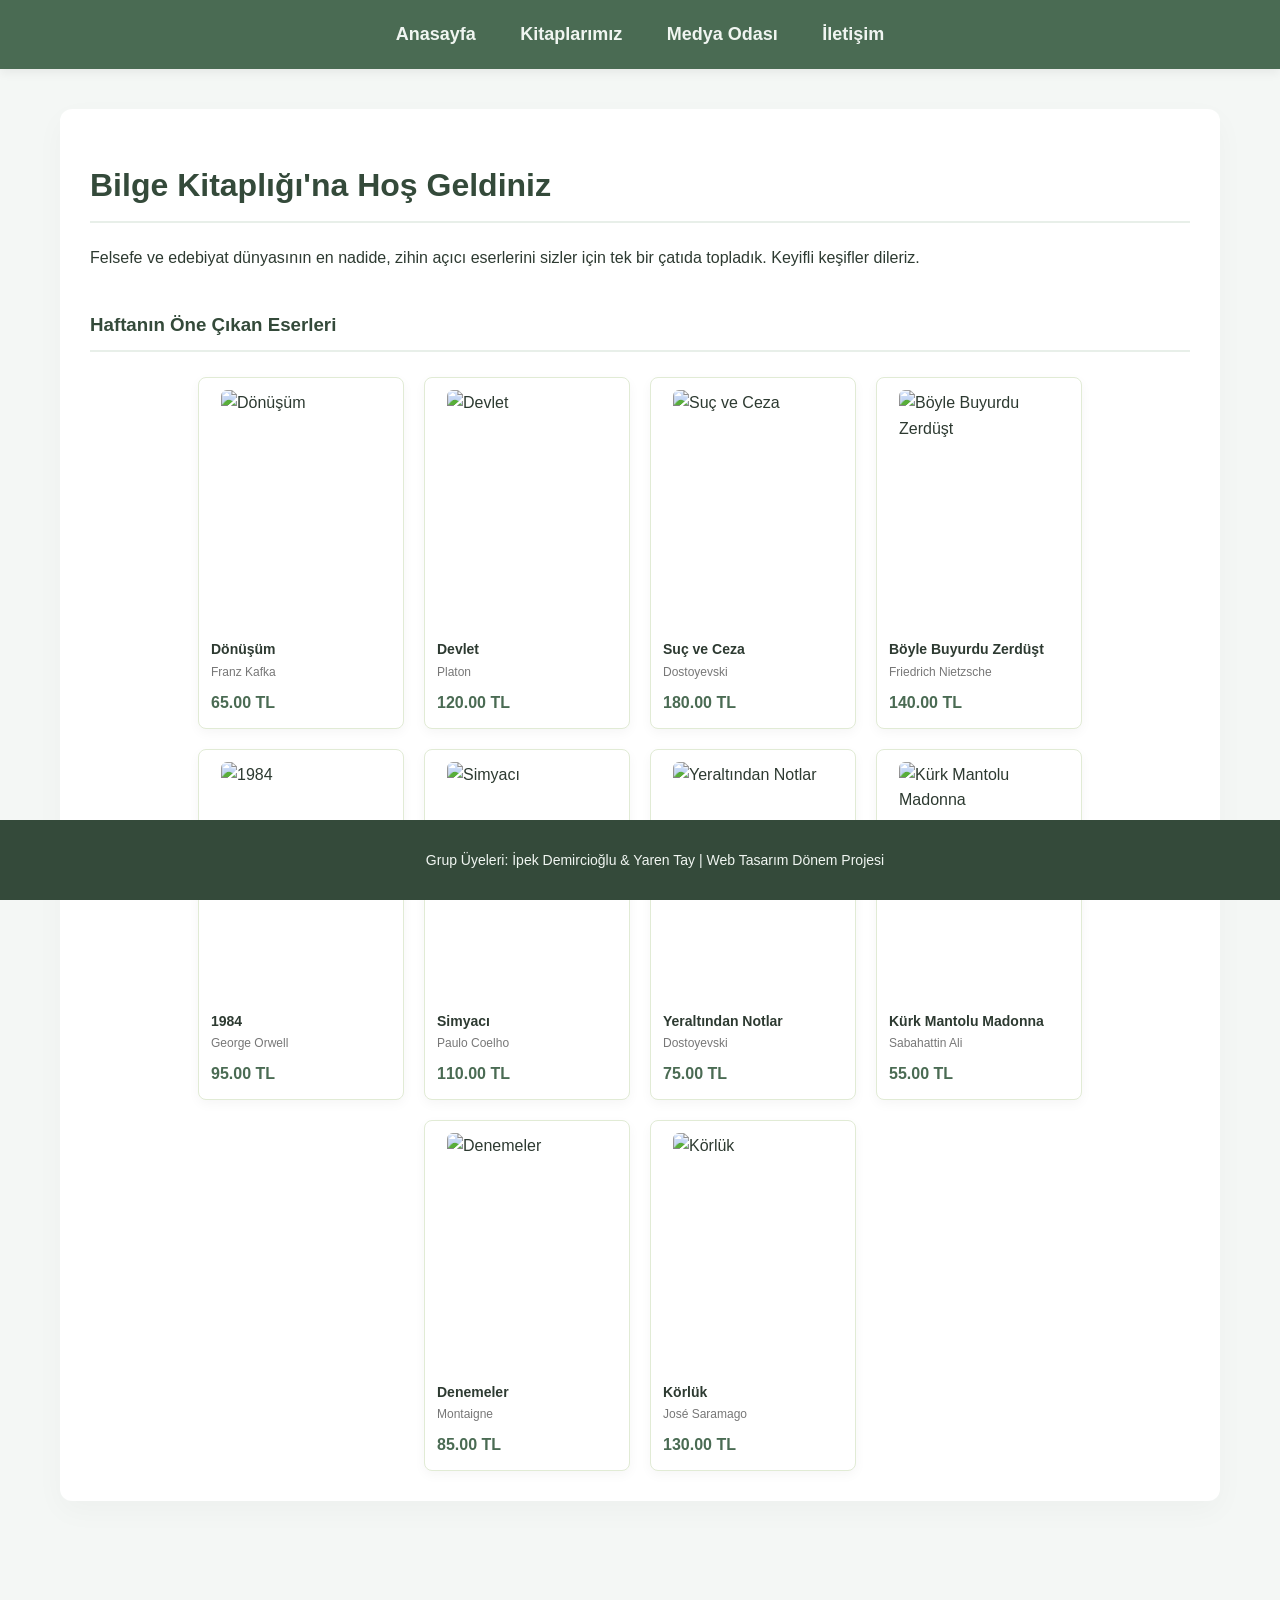
==== index.html @ 5eb0430a "Update index.html" ====
<!DOCTYPE html>
<html lang="tr">
<head>
    <meta charset="UTF-8">
    <title>Bilge Kitaplığı | Anasayfa</title>
    <link rel="stylesheet" href="style.css">
</head>
<body>

    <nav>
        <a href="index.html">Anasayfa</a>
        <a href="books.html">Kitaplarımız</a>
        <a href="media.html">Medya Odası</a>
        <a href="contact.html">İletişim</a>
    </nav>

    <div class="container">
        <h1>Bilge Kitaplığı'na Hoş Geldiniz</h1>
        <p>Felsefe ve edebiyat dünyasının en nadide, zihin açıcı eserlerini sizler için tek bir çatıda topladık. Keyifli keşifler dileriz.</p>
        
        <h3 style="margin-top: 40px;">Haftanın Öne Çıkan Eserleri</h3>
        
        <div style="display: flex; gap: 20px; justify-content: center; flex-wrap: wrap; margin-top: 25px;">
            
            <div style="text-align:left; width: 180px; background:#fff; border:1px solid #e1ebd5; padding:12px; border-radius:8px; box-shadow: 0 4px 12px rgba(0,0,0,0.04); display: flex; flex-direction: column; justify-content: space-between;">
                <div>
                    <img src="k1.jpg" alt="Dönüşüm" style="width:160px; height:240px; border-radius: 6px; object-fit: cover; display: block; margin: 0 auto;">
                    <p style="font-weight: bold; margin: 8px 0 2px 0; font-size:14px; color:#2d3a31; overflow: hidden; text-overflow: ellipsis; white-space: nowrap;">Dönüşüm</p>
                    <p style="font-size:12px; color:#777; margin:0 0 8px 0;">Franz Kafka</p>
                </div>
                <p style="font-weight: bold; color:#4a6b53; margin:0; font-size:16px;">65.00 TL</p>
            </div>

            <div style="text-align:left; width: 180px; background:#fff; border:1px solid #e1ebd5; padding:12px; border-radius:8px; box-shadow: 0 4px 12px rgba(0,0,0,0.04); display: flex; flex-direction: column; justify-content: space-between;">
                <div>
                    <img src="k2.jpg" alt="Devlet" style="width:160px; height:240px; border-radius: 6px; object-fit: cover; display: block; margin: 0 auto;">
                    <p style="font-weight: bold; margin: 8px 0 2px 0; font-size:14px; color:#2d3a31; overflow: hidden; text-overflow: ellipsis; white-space: nowrap;">Devlet</p>
                    <p style="font-size:12px; color:#777; margin:0 0 8px 0;">Platon</p>
                </div>
                <p style="font-weight: bold; color:#4a6b53; margin:0; font-size:16px;">120.00 TL</p>
            </div>

            <div style="text-align:left; width: 180px; background:#fff; border:1px solid #e1ebd5; padding:12px; border-radius:8px; box-shadow: 0 4px 12px rgba(0,0,0,0.04); display: flex; flex-direction: column; justify-content: space-between;">
                <div>
                    <img src="k3.jpg" alt="Suç ve Ceza" style="width:160px; height:240px; border-radius: 6px; object-fit: cover; display: block; margin: 0 auto;">
                    <p style="font-weight: bold; margin: 8px 0 2px 0; font-size:14px; color:#2d3a31; overflow: hidden; text-overflow: ellipsis; white-space: nowrap;">Suç ve Ceza</p>
                    <p style="font-size:12px; color:#777; margin:0 0 8px 0;">Dostoyevski</p>
                </div>
                <p style="font-weight: bold; color:#4a6b53; margin:0; font-size:16px;">180.00 TL</p>
            </div>

            <div style="text-align:left; width: 180px; background:#fff; border:1px solid #e1ebd5; padding:12px; border-radius:8px; box-shadow: 0 4px 12px rgba(0,0,0,0.04); display: flex; flex-direction: column; justify-content: space-between;">
                <div>
                    <img src="k4.jpg" alt="Böyle Buyurdu Zerdüşt" style="width:160px; height:240px; border-radius: 6px; object-fit: cover; display: block; margin: 0 auto;">
                    <p style="font-weight: bold; margin: 8px 0 2px 0; font-size:14px; color:#2d3a31; overflow: hidden; text-overflow: ellipsis; white-space: nowrap;">Böyle Buyurdu Zerdüşt</p>
                    <p style="font-size:12px; color:#777; margin:0 0 8px 0;">Friedrich Nietzsche</p>
                </div>
                <p style="font-weight: bold; color:#4a6b53; margin:0; font-size:16px;">140.00 TL</p>
            </div>

            <div style="text-align:left; width: 180px; background:#fff; border:1px solid #e1ebd5; padding:12px; border-radius:8px; box-shadow: 0 4px 12px rgba(0,0,0,0.04); display: flex; flex-direction: column; justify-content: space-between;">
                <div>
                    <img src="k5.jpg" alt="1984" style="width:160px; height:240px; border-radius: 6px; object-fit: cover; display: block; margin: 0 auto;">
                    <p style="font-weight: bold; margin: 8px 0 2px 0; font-size:14px; color:#2d3a31; overflow: hidden; text-overflow: ellipsis; white-space: nowrap;">1984</p>
                    <p style="font-size:12px; color:#777; margin:0 0 8px 0;">George Orwell</p>
                </div>
                <p style="font-weight: bold; color:#4a6b53; margin:0; font-size:16px;">95.00 TL</p>
            </div>

            <div style="text-align:left; width: 180px; background:#fff; border:1px solid #e1ebd5; padding:12px; border-radius:8px; box-shadow: 0 4px 12px rgba(0,0,0,0.04); display: flex; flex-direction: column; justify-content: space-between;">
                <div>
                    <img src="k6.jpg" alt="Simyacı" style="width:160px; height:240px; border-radius: 6px; object-fit: cover; display: block; margin: 0 auto;">
                    <p style="font-weight: bold; margin: 8px 0 2px 0; font-size:14px; color:#2d3a31; overflow: hidden; text-overflow: ellipsis; white-space: nowrap;">Simyacı</p>
                    <p style="font-size:12px; color:#777; margin:0 0 8px 0;">Paulo Coelho</p>
                </div>
                <p style="font-weight: bold; color:#4a6b53; margin:0; font-size:16px;">110.00 TL</p>
            </div>

            <div style="text-align:left; width: 180px; background:#fff; border:1px solid #e1ebd5; padding:12px; border-radius:8px; box-shadow: 0 4px 12px rgba(0,0,0,0.04); display: flex; flex-direction: column; justify-content: space-between;">
                <div>
                    <img src="k7.jpg" alt="Yeraltından Notlar" style="width:160px; height:240px; border-radius: 6px; object-fit: cover; display: block; margin: 0 auto;">
                    <p style="font-weight: bold; margin: 8px 0 2px 0; font-size:14px; color:#2d3a31; overflow: hidden; text-overflow: ellipsis; white-space: nowrap;">Yeraltından Notlar</p>
                    <p style="font-size:12px; color:#777; margin:0 0 8px 0;">Dostoyevski</p>
                </div>
                <p style="font-weight: bold; color:#4a6b53; margin:0; font-size:16px;">75.00 TL</p>
            </div>

            <div style="text-align:left; width: 180px; background:#fff; border:1px solid #e1ebd5; padding:12px; border-radius:8px; box-shadow: 0 4px 12px rgba(0,0,0,0.04); display: flex; flex-direction: column; justify-content: space-between;">
                <div>
                    <img src="k8.jpg" alt="Kürk Mantolu Madonna" style="width:160px; height:240px; border-radius: 6px; object-fit: cover; display: block; margin: 0 auto;">
                    <p style="font-weight: bold; margin: 8px 0 2px 0; font-size:14px; color:#2d3a31; overflow: hidden; text-overflow: ellipsis; white-space: nowrap;">Kürk Mantolu Madonna</p>
                    <p style="font-size:12px; color:#777; margin:0 0 8px 0;">Sabahattin Ali</p>
                </div>
                <p style="font-weight: bold; color:#4a6b53; margin:0; font-size:16px;">55.00 TL</p>
            </div>

            <div style="text-align:left; width: 180px; background:#fff; border:1px solid #e1ebd5; padding:12px; border-radius:8px; box-shadow: 0 4px 12px rgba(0,0,0,0.04); display: flex; flex-direction: column; justify-content: space-between;">
                <div>
                    <img src="k9.jpg" alt="Denemeler" style="width:160px; height:240px; border-radius: 6px; object-fit: cover; display: block; margin: 0 auto;">
                    <p style="font-weight: bold; margin: 8px 0 2px 0; font-size:14px; color:#2d3a31; overflow: hidden; text-overflow: ellipsis; white-space: nowrap;">Denemeler</p>
                    <p style="font-size:12px; color:#777; margin:0 0 8px 0;">Montaigne</p>
                </div>
                <p style="font-weight: bold; color:#4a6b53; margin:0; font-size:16px;">85.00 TL</p>
            </div>

            <div style="text-align:left; width: 180px; background:#fff; border:1px solid #e1ebd5; padding:12px; border-radius:8px; box-shadow: 0 4px 12px rgba(0,0,0,0.04); display: flex; flex-direction: column; justify-content: space-between;">
                <div>
                    <img src="k10.jpg" alt="Körlük" style="width:160px; height:240px; border-radius: 6px; object-fit: cover; display: block; margin: 0 auto;">
                    <p style="font-weight: bold; margin: 8px 0 2px 0; font-size:14px; color:#2d3a31; overflow: hidden; text-overflow: ellipsis; white-space: nowrap;">Körlük</p>
                    <p style="font-size:12px; color:#777; margin:0 0 8px 0;">José Saramago</p>
                </div>
                <p style="font-weight: bold; color:#4a6b53; margin:0; font-size:16px;">130.00 TL</p>
            </div>

        </div>
    </div>

    <footer>
        <p>Grup Üyeleri: İpek Demircioğlu & Yaren Tay | Web Tasarım Dönem Projesi</p>
    </footer>

</body>
</html>
---- style.css ----
/* style.css */
body {
    font-family: 'Segoe UI', Tahoma, Geneva, Verdana, sans-serif;
    margin: 0;
    padding: 0;
    background-color: #f4f7f5; /* Çok hafif pastel yeşil beyazı */
    color: #2d3a31;
    line-height: 1.6;
}

/* Şık Pastel Yeşil Menü Çubuğu */
nav {
    background-color: #4a6b53; /* Ana pastel yeşil tonu */
    padding: 20px;
    text-align: center;
    box-shadow: 0 4px 10px rgba(0,0,0,0.06);
}

nav a {
    color: #f0f5f1;
    text-decoration: none;
    margin: 0 20px;
    font-weight: 600;
    font-size: 18px;
    transition: all 0.3s ease;
}

nav a:hover {
    color: #b3cbb9;
}

/* Sayfa İçerik Alanı */
.container {
    max-width: 1100px;
    margin: 40px auto;
    padding: 30px;
    background-color: white;
    box-shadow: 0 10px 30px rgba(0,0,0,0.03);
    border-radius: 12px;
    margin-bottom: 100px;
}

h1, h2, h3 {
    color: #344a3a;
    border-bottom: 2px solid #e8efe9;
    padding-bottom: 10px;
}

/* Sabit Alt Bilgi (Footer) */
footer {
    background-color: #344a3a;
    color: #f0f5f1;
    text-align: center;
    padding: 15px;
    position: fixed;
    bottom: 0;
    width: 100%;
    font-size: 14px;
    z-index: 1000;
}
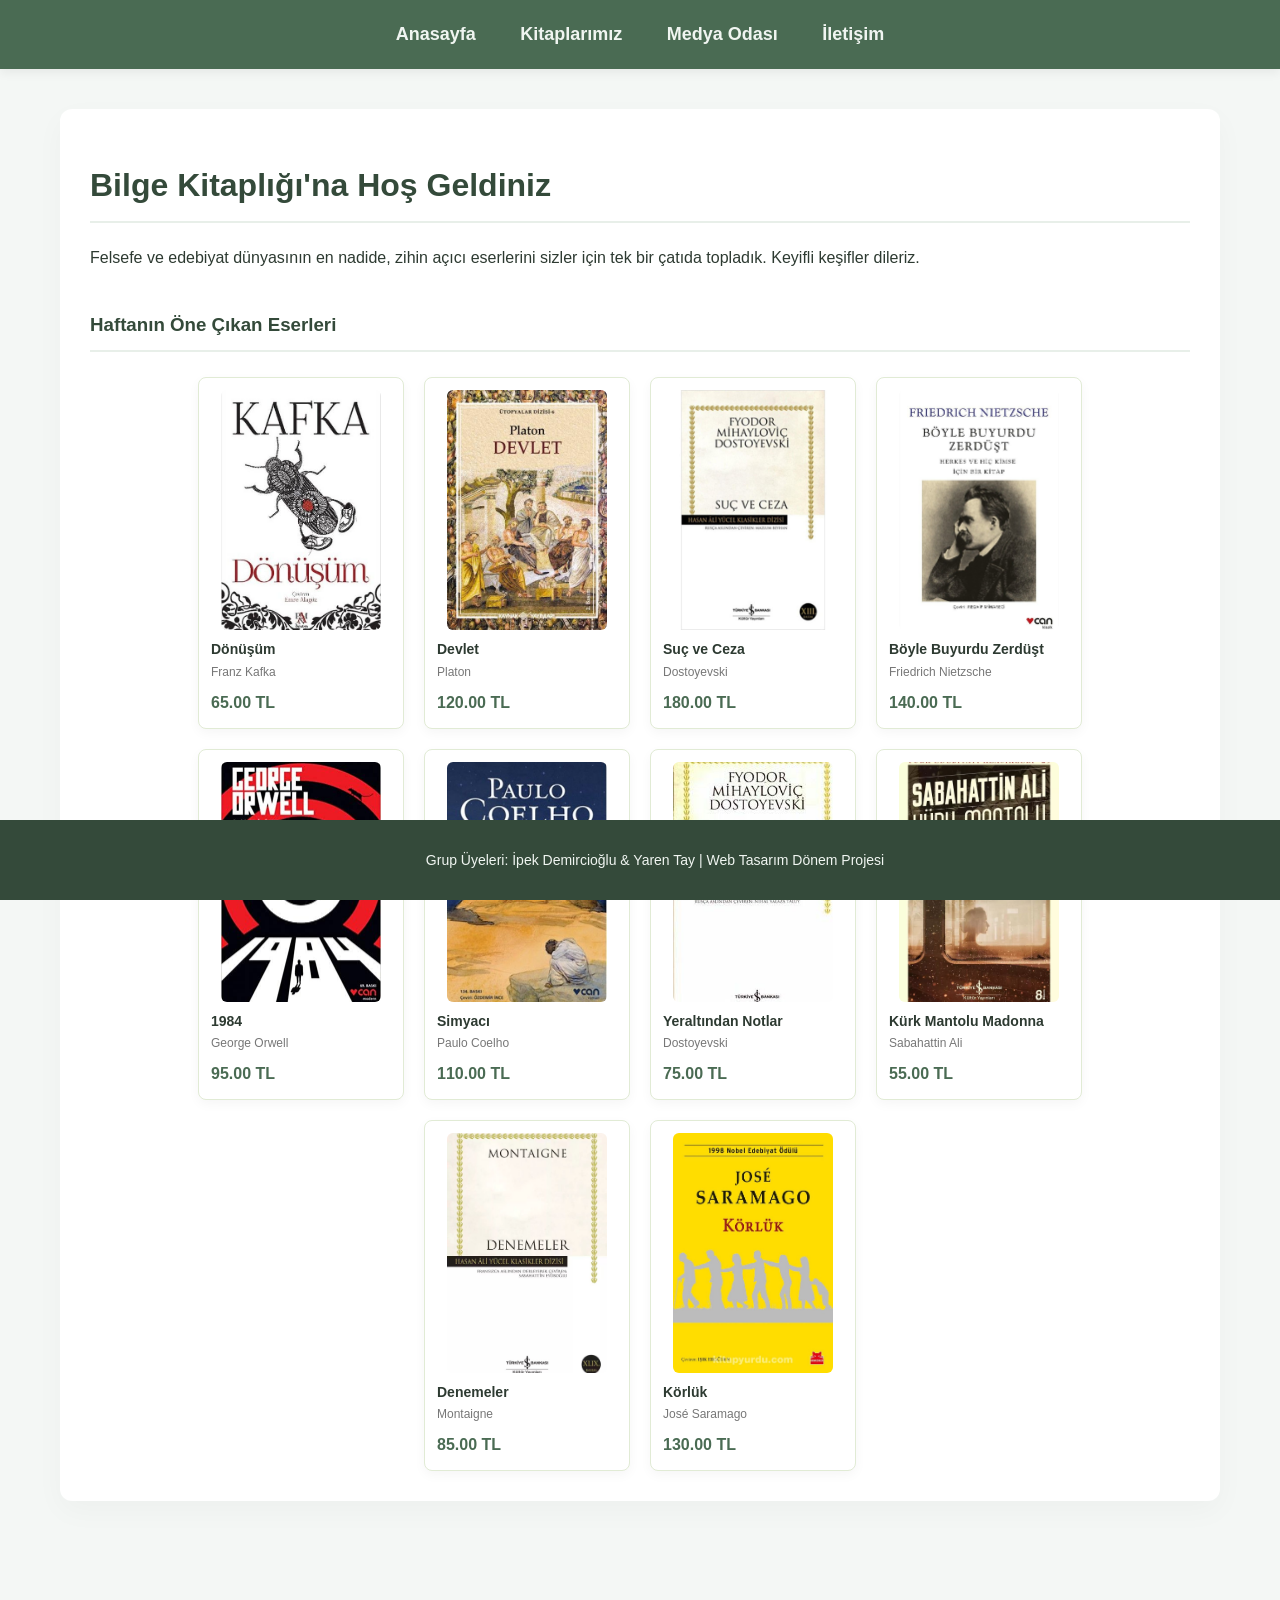
==== commit f0681344: "Update index.html" ====
--- a/index.html
+++ b/index.html
@@ -24,7 +24,7 @@
             
             <div style="text-align:left; width: 180px; background:#fff; border:1px solid #e1ebd5; padding:12px; border-radius:8px; box-shadow: 0 4px 12px rgba(0,0,0,0.04); display: flex; flex-direction: column; justify-content: space-between;">
                 <div>
-                    <img src="k1.jpg" alt="Dönüşüm" style="width:160px; height:240px; border-radius: 6px; object-fit: cover; display: block; margin: 0 auto;">
+                    <img src="images/k1.jpg" alt="Dönüşüm" style="width:160px; height:240px; border-radius: 6px; object-fit: cover; display: block; margin: 0 auto;">
                     <p style="font-weight: bold; margin: 8px 0 2px 0; font-size:14px; color:#2d3a31; overflow: hidden; text-overflow: ellipsis; white-space: nowrap;">Dönüşüm</p>
                     <p style="font-size:12px; color:#777; margin:0 0 8px 0;">Franz Kafka</p>
                 </div>
@@ -33,7 +33,7 @@
 
             <div style="text-align:left; width: 180px; background:#fff; border:1px solid #e1ebd5; padding:12px; border-radius:8px; box-shadow: 0 4px 12px rgba(0,0,0,0.04); display: flex; flex-direction: column; justify-content: space-between;">
                 <div>
-                    <img src="k2.jpg" alt="Devlet" style="width:160px; height:240px; border-radius: 6px; object-fit: cover; display: block; margin: 0 auto;">
+                    <img src="images/k2.jpg" alt="Devlet" style="width:160px; height:240px; border-radius: 6px; object-fit: cover; display: block; margin: 0 auto;">
                     <p style="font-weight: bold; margin: 8px 0 2px 0; font-size:14px; color:#2d3a31; overflow: hidden; text-overflow: ellipsis; white-space: nowrap;">Devlet</p>
                     <p style="font-size:12px; color:#777; margin:0 0 8px 0;">Platon</p>
                 </div>
@@ -42,7 +42,7 @@
 
             <div style="text-align:left; width: 180px; background:#fff; border:1px solid #e1ebd5; padding:12px; border-radius:8px; box-shadow: 0 4px 12px rgba(0,0,0,0.04); display: flex; flex-direction: column; justify-content: space-between;">
                 <div>
-                    <img src="k3.jpg" alt="Suç ve Ceza" style="width:160px; height:240px; border-radius: 6px; object-fit: cover; display: block; margin: 0 auto;">
+                    <img src="images/k3.jpg" alt="Suç ve Ceza" style="width:160px; height:240px; border-radius: 6px; object-fit: cover; display: block; margin: 0 auto;">
                     <p style="font-weight: bold; margin: 8px 0 2px 0; font-size:14px; color:#2d3a31; overflow: hidden; text-overflow: ellipsis; white-space: nowrap;">Suç ve Ceza</p>
                     <p style="font-size:12px; color:#777; margin:0 0 8px 0;">Dostoyevski</p>
                 </div>
@@ -51,7 +51,7 @@
 
             <div style="text-align:left; width: 180px; background:#fff; border:1px solid #e1ebd5; padding:12px; border-radius:8px; box-shadow: 0 4px 12px rgba(0,0,0,0.04); display: flex; flex-direction: column; justify-content: space-between;">
                 <div>
-                    <img src="k4.jpg" alt="Böyle Buyurdu Zerdüşt" style="width:160px; height:240px; border-radius: 6px; object-fit: cover; display: block; margin: 0 auto;">
+                    <img src="images/k4.jpg" alt="Böyle Buyurdu Zerdüşt" style="width:160px; height:240px; border-radius: 6px; object-fit: cover; display: block; margin: 0 auto;">
                     <p style="font-weight: bold; margin: 8px 0 2px 0; font-size:14px; color:#2d3a31; overflow: hidden; text-overflow: ellipsis; white-space: nowrap;">Böyle Buyurdu Zerdüşt</p>
                     <p style="font-size:12px; color:#777; margin:0 0 8px 0;">Friedrich Nietzsche</p>
                 </div>
@@ -60,7 +60,7 @@
 
             <div style="text-align:left; width: 180px; background:#fff; border:1px solid #e1ebd5; padding:12px; border-radius:8px; box-shadow: 0 4px 12px rgba(0,0,0,0.04); display: flex; flex-direction: column; justify-content: space-between;">
                 <div>
-                    <img src="k5.jpg" alt="1984" style="width:160px; height:240px; border-radius: 6px; object-fit: cover; display: block; margin: 0 auto;">
+                    <img src="images/k5.jpg" alt="1984" style="width:160px; height:240px; border-radius: 6px; object-fit: cover; display: block; margin: 0 auto;">
                     <p style="font-weight: bold; margin: 8px 0 2px 0; font-size:14px; color:#2d3a31; overflow: hidden; text-overflow: ellipsis; white-space: nowrap;">1984</p>
                     <p style="font-size:12px; color:#777; margin:0 0 8px 0;">George Orwell</p>
                 </div>
@@ -69,7 +69,7 @@
 
             <div style="text-align:left; width: 180px; background:#fff; border:1px solid #e1ebd5; padding:12px; border-radius:8px; box-shadow: 0 4px 12px rgba(0,0,0,0.04); display: flex; flex-direction: column; justify-content: space-between;">
                 <div>
-                    <img src="k6.jpg" alt="Simyacı" style="width:160px; height:240px; border-radius: 6px; object-fit: cover; display: block; margin: 0 auto;">
+                    <img src="images/k6.jpg" alt="Simyacı" style="width:160px; height:240px; border-radius: 6px; object-fit: cover; display: block; margin: 0 auto;">
                     <p style="font-weight: bold; margin: 8px 0 2px 0; font-size:14px; color:#2d3a31; overflow: hidden; text-overflow: ellipsis; white-space: nowrap;">Simyacı</p>
                     <p style="font-size:12px; color:#777; margin:0 0 8px 0;">Paulo Coelho</p>
                 </div>
@@ -78,7 +78,7 @@
 
             <div style="text-align:left; width: 180px; background:#fff; border:1px solid #e1ebd5; padding:12px; border-radius:8px; box-shadow: 0 4px 12px rgba(0,0,0,0.04); display: flex; flex-direction: column; justify-content: space-between;">
                 <div>
-                    <img src="k7.jpg" alt="Yeraltından Notlar" style="width:160px; height:240px; border-radius: 6px; object-fit: cover; display: block; margin: 0 auto;">
+                    <img src="images/k7.jpg" alt="Yeraltından Notlar" style="width:160px; height:240px; border-radius: 6px; object-fit: cover; display: block; margin: 0 auto;">
                     <p style="font-weight: bold; margin: 8px 0 2px 0; font-size:14px; color:#2d3a31; overflow: hidden; text-overflow: ellipsis; white-space: nowrap;">Yeraltından Notlar</p>
                     <p style="font-size:12px; color:#777; margin:0 0 8px 0;">Dostoyevski</p>
                 </div>
@@ -87,7 +87,7 @@
 
             <div style="text-align:left; width: 180px; background:#fff; border:1px solid #e1ebd5; padding:12px; border-radius:8px; box-shadow: 0 4px 12px rgba(0,0,0,0.04); display: flex; flex-direction: column; justify-content: space-between;">
                 <div>
-                    <img src="k8.jpg" alt="Kürk Mantolu Madonna" style="width:160px; height:240px; border-radius: 6px; object-fit: cover; display: block; margin: 0 auto;">
+                    <img src="images/k8.jpg" alt="Kürk Mantolu Madonna" style="width:160px; height:240px; border-radius: 6px; object-fit: cover; display: block; margin: 0 auto;">
                     <p style="font-weight: bold; margin: 8px 0 2px 0; font-size:14px; color:#2d3a31; overflow: hidden; text-overflow: ellipsis; white-space: nowrap;">Kürk Mantolu Madonna</p>
                     <p style="font-size:12px; color:#777; margin:0 0 8px 0;">Sabahattin Ali</p>
                 </div>
@@ -96,7 +96,7 @@
 
             <div style="text-align:left; width: 180px; background:#fff; border:1px solid #e1ebd5; padding:12px; border-radius:8px; box-shadow: 0 4px 12px rgba(0,0,0,0.04); display: flex; flex-direction: column; justify-content: space-between;">
                 <div>
-                    <img src="k9.jpg" alt="Denemeler" style="width:160px; height:240px; border-radius: 6px; object-fit: cover; display: block; margin: 0 auto;">
+                    <img src="images/k9.jpg" alt="Denemeler" style="width:160px; height:240px; border-radius: 6px; object-fit: cover; display: block; margin: 0 auto;">
                     <p style="font-weight: bold; margin: 8px 0 2px 0; font-size:14px; color:#2d3a31; overflow: hidden; text-overflow: ellipsis; white-space: nowrap;">Denemeler</p>
                     <p style="font-size:12px; color:#777; margin:0 0 8px 0;">Montaigne</p>
                 </div>
@@ -105,7 +105,7 @@
 
             <div style="text-align:left; width: 180px; background:#fff; border:1px solid #e1ebd5; padding:12px; border-radius:8px; box-shadow: 0 4px 12px rgba(0,0,0,0.04); display: flex; flex-direction: column; justify-content: space-between;">
                 <div>
-                    <img src="k10.jpg" alt="Körlük" style="width:160px; height:240px; border-radius: 6px; object-fit: cover; display: block; margin: 0 auto;">
+                    <img src="images/k10.jpg" alt="Körlük" style="width:160px; height:240px; border-radius: 6px; object-fit: cover; display: block; margin: 0 auto;">
                     <p style="font-weight: bold; margin: 8px 0 2px 0; font-size:14px; color:#2d3a31; overflow: hidden; text-overflow: ellipsis; white-space: nowrap;">Körlük</p>
                     <p style="font-size:12px; color:#777; margin:0 0 8px 0;">José Saramago</p>
                 </div>
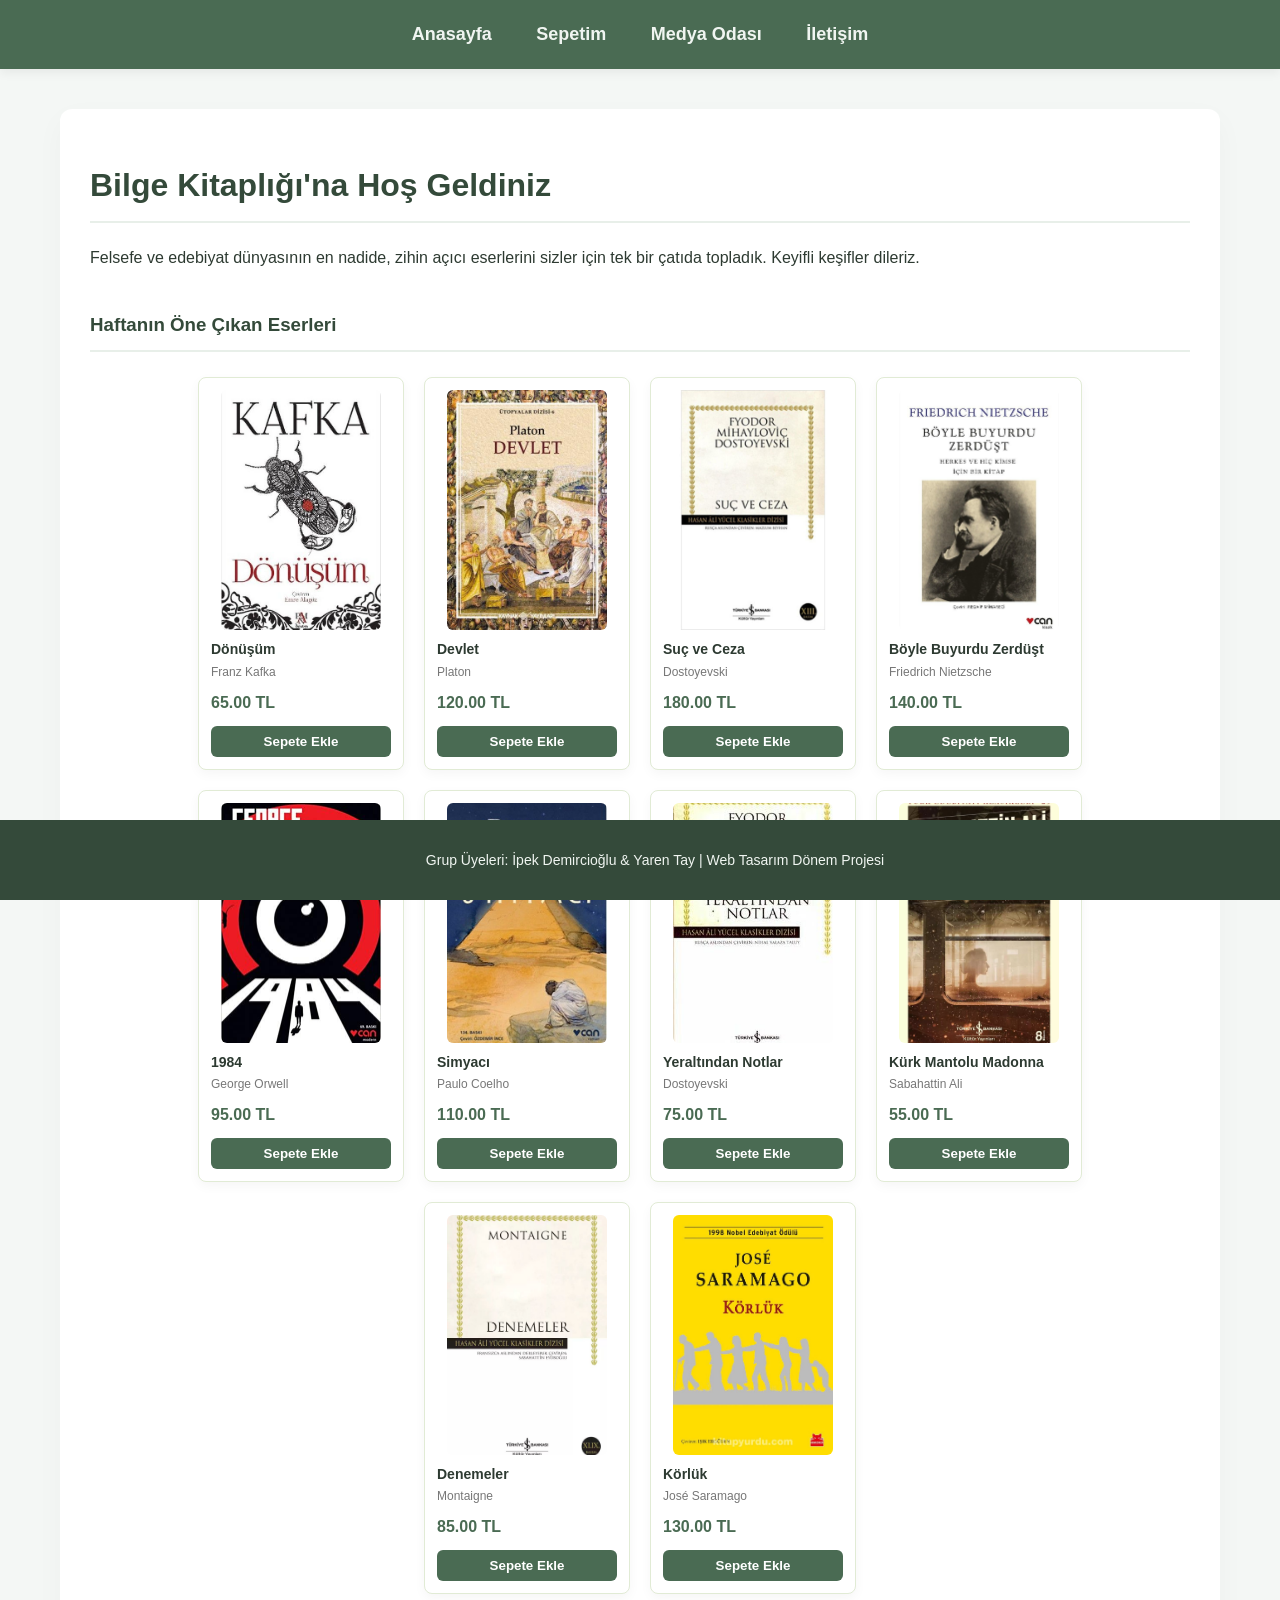
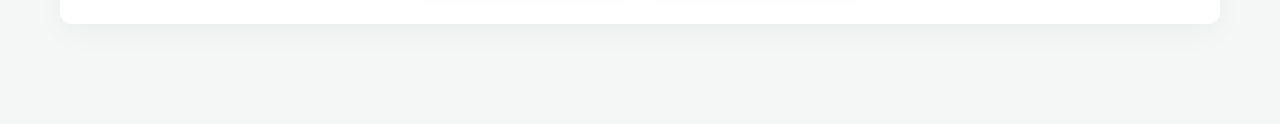
==== commit d3af7629: "Update index.html" ====
--- a/index.html
+++ b/index.html
@@ -9,7 +9,7 @@
 
     <nav>
         <a href="index.html">Anasayfa</a>
-        <a href="books.html">Kitaplarımız</a>
+        <a href="books.html">Sepetim</a>
         <a href="media.html">Medya Odası</a>
         <a href="contact.html">İletişim</a>
     </nav>
@@ -20,96 +20,137 @@
         
         <h3 style="margin-top: 40px;">Haftanın Öne Çıkan Eserleri</h3>
         
+        <!-- Trendyol Vitrini -->
         <div style="display: flex; gap: 20px; justify-content: center; flex-wrap: wrap; margin-top: 25px;">
             
+            <!-- Kart 1 -->
             <div style="text-align:left; width: 180px; background:#fff; border:1px solid #e1ebd5; padding:12px; border-radius:8px; box-shadow: 0 4px 12px rgba(0,0,0,0.04); display: flex; flex-direction: column; justify-content: space-between;">
                 <div>
                     <img src="images/k1.jpg" alt="Dönüşüm" style="width:160px; height:240px; border-radius: 6px; object-fit: cover; display: block; margin: 0 auto;">
                     <p style="font-weight: bold; margin: 8px 0 2px 0; font-size:14px; color:#2d3a31; overflow: hidden; text-overflow: ellipsis; white-space: nowrap;">Dönüşüm</p>
                     <p style="font-size:12px; color:#777; margin:0 0 8px 0;">Franz Kafka</p>
                 </div>
-                <p style="font-weight: bold; color:#4a6b53; margin:0; font-size:16px;">65.00 TL</p>
+                <div>
+                    <p style="font-weight: bold; color:#4a6b53; margin:0; font-size:16px;">65.00 TL</p>
+                    <button class="btn-add" onclick="sepeteEkle('Dönüşüm', 65.00, 'images/k1.jpg')">Sepete Ekle</button>
+                </div>
             </div>
 
+            <!-- Kart 2 -->
             <div style="text-align:left; width: 180px; background:#fff; border:1px solid #e1ebd5; padding:12px; border-radius:8px; box-shadow: 0 4px 12px rgba(0,0,0,0.04); display: flex; flex-direction: column; justify-content: space-between;">
                 <div>
                     <img src="images/k2.jpg" alt="Devlet" style="width:160px; height:240px; border-radius: 6px; object-fit: cover; display: block; margin: 0 auto;">
                     <p style="font-weight: bold; margin: 8px 0 2px 0; font-size:14px; color:#2d3a31; overflow: hidden; text-overflow: ellipsis; white-space: nowrap;">Devlet</p>
                     <p style="font-size:12px; color:#777; margin:0 0 8px 0;">Platon</p>
                 </div>
-                <p style="font-weight: bold; color:#4a6b53; margin:0; font-size:16px;">120.00 TL</p>
+                <div>
+                    <p style="font-weight: bold; color:#4a6b53; margin:0; font-size:16px;">120.00 TL</p>
+                    <button class="btn-add" onclick="sepeteEkle('Devlet', 120.00, 'images/k2.jpg')">Sepete Ekle</button>
+                </div>
             </div>
 
+            <!-- Kart 3 -->
             <div style="text-align:left; width: 180px; background:#fff; border:1px solid #e1ebd5; padding:12px; border-radius:8px; box-shadow: 0 4px 12px rgba(0,0,0,0.04); display: flex; flex-direction: column; justify-content: space-between;">
                 <div>
                     <img src="images/k3.jpg" alt="Suç ve Ceza" style="width:160px; height:240px; border-radius: 6px; object-fit: cover; display: block; margin: 0 auto;">
                     <p style="font-weight: bold; margin: 8px 0 2px 0; font-size:14px; color:#2d3a31; overflow: hidden; text-overflow: ellipsis; white-space: nowrap;">Suç ve Ceza</p>
                     <p style="font-size:12px; color:#777; margin:0 0 8px 0;">Dostoyevski</p>
                 </div>
-                <p style="font-weight: bold; color:#4a6b53; margin:0; font-size:16px;">180.00 TL</p>
+                <div>
+                    <p style="font-weight: bold; color:#4a6b53; margin:0; font-size:16px;">180.00 TL</p>
+                    <button class="btn-add" onclick="sepeteEkle('Suç ve Ceza', 180.00, 'images/k3.jpg')">Sepete Ekle</button>
+                </div>
             </div>
 
+            <!-- Kart 4 -->
             <div style="text-align:left; width: 180px; background:#fff; border:1px solid #e1ebd5; padding:12px; border-radius:8px; box-shadow: 0 4px 12px rgba(0,0,0,0.04); display: flex; flex-direction: column; justify-content: space-between;">
                 <div>
                     <img src="images/k4.jpg" alt="Böyle Buyurdu Zerdüşt" style="width:160px; height:240px; border-radius: 6px; object-fit: cover; display: block; margin: 0 auto;">
                     <p style="font-weight: bold; margin: 8px 0 2px 0; font-size:14px; color:#2d3a31; overflow: hidden; text-overflow: ellipsis; white-space: nowrap;">Böyle Buyurdu Zerdüşt</p>
                     <p style="font-size:12px; color:#777; margin:0 0 8px 0;">Friedrich Nietzsche</p>
                 </div>
-                <p style="font-weight: bold; color:#4a6b53; margin:0; font-size:16px;">140.00 TL</p>
+                <div>
+                    <p style="font-weight: bold; color:#4a6b53; margin:0; font-size:16px;">140.00 TL</p>
+                    <button class="btn-add" onclick="sepeteEkle('Böyle Buyurdu Zerdüşt', 140.00, 'images/k4.jpg')">Sepete Ekle</button>
+                </div>
             </div>
 
+            <!-- Kart 5 -->
             <div style="text-align:left; width: 180px; background:#fff; border:1px solid #e1ebd5; padding:12px; border-radius:8px; box-shadow: 0 4px 12px rgba(0,0,0,0.04); display: flex; flex-direction: column; justify-content: space-between;">
                 <div>
                     <img src="images/k5.jpg" alt="1984" style="width:160px; height:240px; border-radius: 6px; object-fit: cover; display: block; margin: 0 auto;">
                     <p style="font-weight: bold; margin: 8px 0 2px 0; font-size:14px; color:#2d3a31; overflow: hidden; text-overflow: ellipsis; white-space: nowrap;">1984</p>
                     <p style="font-size:12px; color:#777; margin:0 0 8px 0;">George Orwell</p>
                 </div>
-                <p style="font-weight: bold; color:#4a6b53; margin:0; font-size:16px;">95.00 TL</p>
+                <div>
+                    <p style="font-weight: bold; color:#4a6b53; margin:0; font-size:16px;">95.00 TL</p>
+                    <button class="btn-add" onclick="sepeteEkle('1984', 95.00, 'images/k5.jpg')">Sepete Ekle</button>
+                </div>
             </div>
 
+            <!-- Kart 6 -->
             <div style="text-align:left; width: 180px; background:#fff; border:1px solid #e1ebd5; padding:12px; border-radius:8px; box-shadow: 0 4px 12px rgba(0,0,0,0.04); display: flex; flex-direction: column; justify-content: space-between;">
                 <div>
                     <img src="images/k6.jpg" alt="Simyacı" style="width:160px; height:240px; border-radius: 6px; object-fit: cover; display: block; margin: 0 auto;">
                     <p style="font-weight: bold; margin: 8px 0 2px 0; font-size:14px; color:#2d3a31; overflow: hidden; text-overflow: ellipsis; white-space: nowrap;">Simyacı</p>
                     <p style="font-size:12px; color:#777; margin:0 0 8px 0;">Paulo Coelho</p>
                 </div>
-                <p style="font-weight: bold; color:#4a6b53; margin:0; font-size:16px;">110.00 TL</p>
+                <div>
+                    <p style="font-weight: bold; color:#4a6b53; margin:0; font-size:16px;">110.00 TL</p>
+                    <button class="btn-add" onclick="sepeteEkle('Simyacı', 110.00, 'images/k6.jpg')">Sepete Ekle</button>
+                </div>
             </div>
 
+            <!-- Kart 7 -->
             <div style="text-align:left; width: 180px; background:#fff; border:1px solid #e1ebd5; padding:12px; border-radius:8px; box-shadow: 0 4px 12px rgba(0,0,0,0.04); display: flex; flex-direction: column; justify-content: space-between;">
                 <div>
                     <img src="images/k7.jpg" alt="Yeraltından Notlar" style="width:160px; height:240px; border-radius: 6px; object-fit: cover; display: block; margin: 0 auto;">
                     <p style="font-weight: bold; margin: 8px 0 2px 0; font-size:14px; color:#2d3a31; overflow: hidden; text-overflow: ellipsis; white-space: nowrap;">Yeraltından Notlar</p>
                     <p style="font-size:12px; color:#777; margin:0 0 8px 0;">Dostoyevski</p>
                 </div>
-                <p style="font-weight: bold; color:#4a6b53; margin:0; font-size:16px;">75.00 TL</p>
+                <div>
+                    <p style="font-weight: bold; color:#4a6b53; margin:0; font-size:16px;">75.00 TL</p>
+                    <button class="btn-add" onclick="sepeteEkle('Yeraltından Notlar', 75.00, 'images/k7.jpg')">Sepete Ekle</button>
+                </div>
             </div>
 
+            <!-- Kart 8 -->
             <div style="text-align:left; width: 180px; background:#fff; border:1px solid #e1ebd5; padding:12px; border-radius:8px; box-shadow: 0 4px 12px rgba(0,0,0,0.04); display: flex; flex-direction: column; justify-content: space-between;">
                 <div>
                     <img src="images/k8.jpg" alt="Kürk Mantolu Madonna" style="width:160px; height:240px; border-radius: 6px; object-fit: cover; display: block; margin: 0 auto;">
                     <p style="font-weight: bold; margin: 8px 0 2px 0; font-size:14px; color:#2d3a31; overflow: hidden; text-overflow: ellipsis; white-space: nowrap;">Kürk Mantolu Madonna</p>
                     <p style="font-size:12px; color:#777; margin:0 0 8px 0;">Sabahattin Ali</p>
                 </div>
-                <p style="font-weight: bold; color:#4a6b53; margin:0; font-size:16px;">55.00 TL</p>
+                <div>
+                    <p style="font-weight: bold; color:#4a6b53; margin:0; font-size:16px;">55.00 TL</p>
+                    <button class="btn-add" onclick="sepeteEkle('Kürk Mantolu Madonna', 55.00, 'images/k8.jpg')">Sepete Ekle</button>
+                </div>
             </div>
 
+            <!-- Kart 9 -->
             <div style="text-align:left; width: 180px; background:#fff; border:1px solid #e1ebd5; padding:12px; border-radius:8px; box-shadow: 0 4px 12px rgba(0,0,0,0.04); display: flex; flex-direction: column; justify-content: space-between;">
                 <div>
                     <img src="images/k9.jpg" alt="Denemeler" style="width:160px; height:240px; border-radius: 6px; object-fit: cover; display: block; margin: 0 auto;">
                     <p style="font-weight: bold; margin: 8px 0 2px 0; font-size:14px; color:#2d3a31; overflow: hidden; text-overflow: ellipsis; white-space: nowrap;">Denemeler</p>
                     <p style="font-size:12px; color:#777; margin:0 0 8px 0;">Montaigne</p>
                 </div>
-                <p style="font-weight: bold; color:#4a6b53; margin:0; font-size:16px;">85.00 TL</p>
+                <div>
+                    <p style="font-weight: bold; color:#4a6b53; margin:0; font-size:16px;">85.00 TL</p>
+                    <button class="btn-add" onclick="sepeteEkle('Denemeler', 85.00, 'images/k9.jpg')">Sepete Ekle</button>
+                </div>
             </div>
 
+            <!-- Kart 10 -->
             <div style="text-align:left; width: 180px; background:#fff; border:1px solid #e1ebd5; padding:12px; border-radius:8px; box-shadow: 0 4px 12px rgba(0,0,0,0.04); display: flex; flex-direction: column; justify-content: space-between;">
                 <div>
                     <img src="images/k10.jpg" alt="Körlük" style="width:160px; height:240px; border-radius: 6px; object-fit: cover; display: block; margin: 0 auto;">
                     <p style="font-weight: bold; margin: 8px 0 2px 0; font-size:14px; color:#2d3a31; overflow: hidden; text-overflow: ellipsis; white-space: nowrap;">Körlük</p>
                     <p style="font-size:12px; color:#777; margin:0 0 8px 0;">José Saramago</p>
                 </div>
-                <p style="font-weight: bold; color:#4a6b53; margin:0; font-size:16px;">130.00 TL</p>
+                <div>
+                    <p style="font-weight: bold; color:#4a6b53; margin:0; font-size:16px;">130.00 TL</p>
+                    <button class="btn-add" onclick="sepeteEkle('Körlük', 130.00, 'images/k10.jpg')">Sepete Ekle</button>
+                </div>
             </div>
 
         </div>
@@ -119,5 +160,22 @@
         <p>Grup Üyeleri: İpek Demircioğlu & Yaren Tay | Web Tasarım Dönem Projesi</p>
     </footer>
 
+    <!-- Sepet Yönetim Scripti -->
+    <script>
+        function sepeteEkle(ad, fiyat, resim) {
+            let sepet = JSON.parse(localStorage.getItem('sepet')) || [];
+            let varOlan = sepet.find(item => item.ad === ad);
+
+            if (varOlan) {
+                varOlan.adet += 1;
+            } else {
+                sepet.push({ ad: ad, fiyat: fiyat, resim: resim, adet: 1 });
+            }
+
+            localStorage.setItem('sepet', JSON.stringify(sepet));
+            alert(ad + " sepetinize eklendi!");
+        }
+    </script>
+
 </body>
 </html>
--- a/style.css
+++ b/style.css
@@ -3,14 +3,14 @@
     font-family: 'Segoe UI', Tahoma, Geneva, Verdana, sans-serif;
     margin: 0;
     padding: 0;
-    background-color: #f4f7f5; /* Çok hafif pastel yeşil beyazı */
+    background-color: #f4f7f5;
     color: #2d3a31;
     line-height: 1.6;
 }
 
 /* Şık Pastel Yeşil Menü Çubuğu */
 nav {
-    background-color: #4a6b53; /* Ana pastel yeşil tonu */
+    background-color: #4a6b53;
     padding: 20px;
     text-align: center;
     box-shadow: 0 4px 10px rgba(0,0,0,0.06);
@@ -46,6 +46,24 @@
     padding-bottom: 10px;
 }
 
+/* Trendyol Tarzı Sepete Ekle Butonu */
+.btn-add {
+    background-color: #4a6b53;
+    color: white;
+    border: none;
+    padding: 8px 12px;
+    border-radius: 6px;
+    font-weight: bold;
+    cursor: pointer;
+    width: 100%;
+    margin-top: 10px;
+    transition: background 0.2s;
+}
+
+.btn-add:hover {
+    background-color: #344a3a;
+}
+
 /* Sabit Alt Bilgi (Footer) */
 footer {
     background-color: #344a3a;
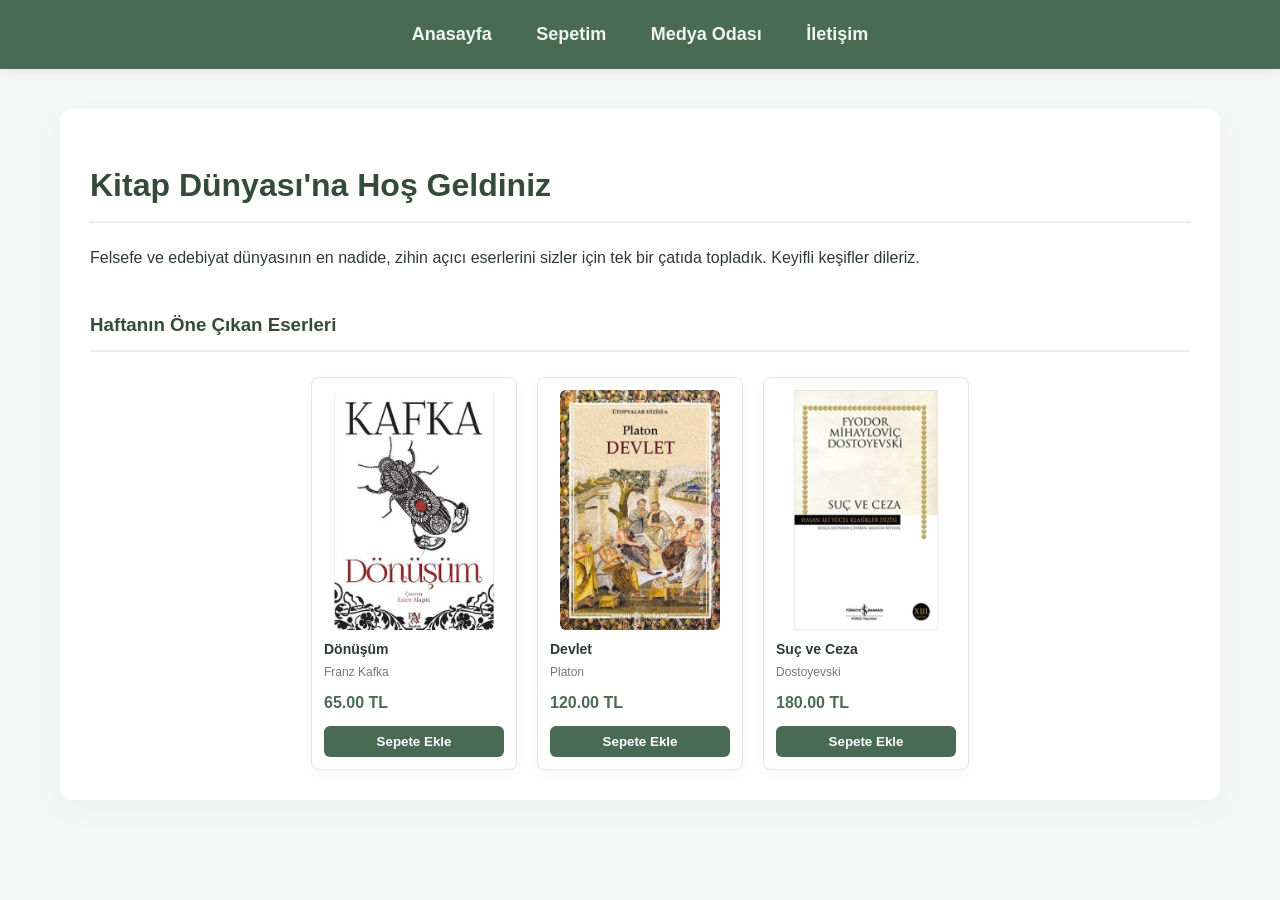
==== commit 9b6c46f0: "Update index.html" ====
--- a/index.html
+++ b/index.html
@@ -2,7 +2,7 @@
 <html lang="tr">
 <head>
     <meta charset="UTF-8">
-    <title>Bilge Kitaplığı | Anasayfa</title>
+    <title>Kitap Dünyası | Anasayfa</title>
     <link rel="stylesheet" href="style.css">
 </head>
 <body>
@@ -15,15 +15,13 @@
     </nav>
 
     <div class="container">
-        <h1>Bilge Kitaplığı'na Hoş Geldiniz</h1>
+        <h1>Kitap Dünyası'na Hoş Geldiniz</h1>
         <p>Felsefe ve edebiyat dünyasının en nadide, zihin açıcı eserlerini sizler için tek bir çatıda topladık. Keyifli keşifler dileriz.</p>
         
         <h3 style="margin-top: 40px;">Haftanın Öne Çıkan Eserleri</h3>
         
-        <!-- Trendyol Vitrini -->
         <div style="display: flex; gap: 20px; justify-content: center; flex-wrap: wrap; margin-top: 25px;">
             
-            <!-- Kart 1 -->
             <div style="text-align:left; width: 180px; background:#fff; border:1px solid #e1ebd5; padding:12px; border-radius:8px; box-shadow: 0 4px 12px rgba(0,0,0,0.04); display: flex; flex-direction: column; justify-content: space-between;">
                 <div>
                     <img src="images/k1.jpg" alt="Dönüşüm" style="width:160px; height:240px; border-radius: 6px; object-fit: cover; display: block; margin: 0 auto;">
@@ -36,7 +34,6 @@
                 </div>
             </div>
 
-            <!-- Kart 2 -->
             <div style="text-align:left; width: 180px; background:#fff; border:1px solid #e1ebd5; padding:12px; border-radius:8px; box-shadow: 0 4px 12px rgba(0,0,0,0.04); display: flex; flex-direction: column; justify-content: space-between;">
                 <div>
                     <img src="images/k2.jpg" alt="Devlet" style="width:160px; height:240px; border-radius: 6px; object-fit: cover; display: block; margin: 0 auto;">
@@ -49,7 +46,6 @@
                 </div>
             </div>
 
-            <!-- Kart 3 -->
             <div style="text-align:left; width: 180px; background:#fff; border:1px solid #e1ebd5; padding:12px; border-radius:8px; box-shadow: 0 4px 12px rgba(0,0,0,0.04); display: flex; flex-direction: column; justify-content: space-between;">
                 <div>
                     <img src="images/k3.jpg" alt="Suç ve Ceza" style="width:160px; height:240px; border-radius: 6px; object-fit: cover; display: block; margin: 0 auto;">
@@ -62,120 +58,4 @@
                 </div>
             </div>
 
-            <!-- Kart 4 -->
-            <div style="text-align:left; width: 180px; background:#fff; border:1px solid #e1ebd5; padding:12px; border-radius:8px; box-shadow: 0 4px 12px rgba(0,0,0,0.04); display: flex; flex-direction: column; justify-content: space-between;">
-                <div>
-                    <img src="images/k4.jpg" alt="Böyle Buyurdu Zerdüşt" style="width:160px; height:240px; border-radius: 6px; object-fit: cover; display: block; margin: 0 auto;">
-                    <p style="font-weight: bold; margin: 8px 0 2px 0; font-size:14px; color:#2d3a31; overflow: hidden; text-overflow: ellipsis; white-space: nowrap;">Böyle Buyurdu Zerdüşt</p>
-                    <p style="font-size:12px; color:#777; margin:0 0 8px 0;">Friedrich Nietzsche</p>
-                </div>
-                <div>
-                    <p style="font-weight: bold; color:#4a6b53; margin:0; font-size:16px;">140.00 TL</p>
-                    <button class="btn-add" onclick="sepeteEkle('Böyle Buyurdu Zerdüşt', 140.00, 'images/k4.jpg')">Sepete Ekle</button>
-                </div>
-            </div>
-
-            <!-- Kart 5 -->
-            <div style="text-align:left; width: 180px; background:#fff; border:1px solid #e1ebd5; padding:12px; border-radius:8px; box-shadow: 0 4px 12px rgba(0,0,0,0.04); display: flex; flex-direction: column; justify-content: space-between;">
-                <div>
-                    <img src="images/k5.jpg" alt="1984" style="width:160px; height:240px; border-radius: 6px; object-fit: cover; display: block; margin: 0 auto;">
-                    <p style="font-weight: bold; margin: 8px 0 2px 0; font-size:14px; color:#2d3a31; overflow: hidden; text-overflow: ellipsis; white-space: nowrap;">1984</p>
-                    <p style="font-size:12px; color:#777; margin:0 0 8px 0;">George Orwell</p>
-                </div>
-                <div>
-                    <p style="font-weight: bold; color:#4a6b53; margin:0; font-size:16px;">95.00 TL</p>
-                    <button class="btn-add" onclick="sepeteEkle('1984', 95.00, 'images/k5.jpg')">Sepete Ekle</button>
-                </div>
-            </div>
-
-            <!-- Kart 6 -->
-            <div style="text-align:left; width: 180px; background:#fff; border:1px solid #e1ebd5; padding:12px; border-radius:8px; box-shadow: 0 4px 12px rgba(0,0,0,0.04); display: flex; flex-direction: column; justify-content: space-between;">
-                <div>
-                    <img src="images/k6.jpg" alt="Simyacı" style="width:160px; height:240px; border-radius: 6px; object-fit: cover; display: block; margin: 0 auto;">
-                    <p style="font-weight: bold; margin: 8px 0 2px 0; font-size:14px; color:#2d3a31; overflow: hidden; text-overflow: ellipsis; white-space: nowrap;">Simyacı</p>
-                    <p style="font-size:12px; color:#777; margin:0 0 8px 0;">Paulo Coelho</p>
-                </div>
-                <div>
-                    <p style="font-weight: bold; color:#4a6b53; margin:0; font-size:16px;">110.00 TL</p>
-                    <button class="btn-add" onclick="sepeteEkle('Simyacı', 110.00, 'images/k6.jpg')">Sepete Ekle</button>
-                </div>
-            </div>
-
-            <!-- Kart 7 -->
-            <div style="text-align:left; width: 180px; background:#fff; border:1px solid #e1ebd5; padding:12px; border-radius:8px; box-shadow: 0 4px 12px rgba(0,0,0,0.04); display: flex; flex-direction: column; justify-content: space-between;">
-                <div>
-                    <img src="images/k7.jpg" alt="Yeraltından Notlar" style="width:160px; height:240px; border-radius: 6px; object-fit: cover; display: block; margin: 0 auto;">
-                    <p style="font-weight: bold; margin: 8px 0 2px 0; font-size:14px; color:#2d3a31; overflow: hidden; text-overflow: ellipsis; white-space: nowrap;">Yeraltından Notlar</p>
-                    <p style="font-size:12px; color:#777; margin:0 0 8px 0;">Dostoyevski</p>
-                </div>
-                <div>
-                    <p style="font-weight: bold; color:#4a6b53; margin:0; font-size:16px;">75.00 TL</p>
-                    <button class="btn-add" onclick="sepeteEkle('Yeraltından Notlar', 75.00, 'images/k7.jpg')">Sepete Ekle</button>
-                </div>
-            </div>
-
-            <!-- Kart 8 -->
-            <div style="text-align:left; width: 180px; background:#fff; border:1px solid #e1ebd5; padding:12px; border-radius:8px; box-shadow: 0 4px 12px rgba(0,0,0,0.04); display: flex; flex-direction: column; justify-content: space-between;">
-                <div>
-                    <img src="images/k8.jpg" alt="Kürk Mantolu Madonna" style="width:160px; height:240px; border-radius: 6px; object-fit: cover; display: block; margin: 0 auto;">
-                    <p style="font-weight: bold; margin: 8px 0 2px 0; font-size:14px; color:#2d3a31; overflow: hidden; text-overflow: ellipsis; white-space: nowrap;">Kürk Mantolu Madonna</p>
-                    <p style="font-size:12px; color:#777; margin:0 0 8px 0;">Sabahattin Ali</p>
-                </div>
-                <div>
-                    <p style="font-weight: bold; color:#4a6b53; margin:0; font-size:16px;">55.00 TL</p>
-                    <button class="btn-add" onclick="sepeteEkle('Kürk Mantolu Madonna', 55.00, 'images/k8.jpg')">Sepete Ekle</button>
-                </div>
-            </div>
-
-            <!-- Kart 9 -->
-            <div style="text-align:left; width: 180px; background:#fff; border:1px solid #e1ebd5; padding:12px; border-radius:8px; box-shadow: 0 4px 12px rgba(0,0,0,0.04); display: flex; flex-direction: column; justify-content: space-between;">
-                <div>
-                    <img src="images/k9.jpg" alt="Denemeler" style="width:160px; height:240px; border-radius: 6px; object-fit: cover; display: block; margin: 0 auto;">
-                    <p style="font-weight: bold; margin: 8px 0 2px 0; font-size:14px; color:#2d3a31; overflow: hidden; text-overflow: ellipsis; white-space: nowrap;">Denemeler</p>
-                    <p style="font-size:12px; color:#777; margin:0 0 8px 0;">Montaigne</p>
-                </div>
-                <div>
-                    <p style="font-weight: bold; color:#4a6b53; margin:0; font-size:16px;">85.00 TL</p>
-                    <button class="btn-add" onclick="sepeteEkle('Denemeler', 85.00, 'images/k9.jpg')">Sepete Ekle</button>
-                </div>
-            </div>
-
-            <!-- Kart 10 -->
-            <div style="text-align:left; width: 180px; background:#fff; border:1px solid #e1ebd5; padding:12px; border-radius:8px; box-shadow: 0 4px 12px rgba(0,0,0,0.04); display: flex; flex-direction: column; justify-content: space-between;">
-                <div>
-                    <img src="images/k10.jpg" alt="Körlük" style="width:160px; height:240px; border-radius: 6px; object-fit: cover; display: block; margin: 0 auto;">
-                    <p style="font-weight: bold; margin: 8px 0 2px 0; font-size:14px; color:#2d3a31; overflow: hidden; text-overflow: ellipsis; white-space: nowrap;">Körlük</p>
-                    <p style="font-size:12px; color:#777; margin:0 0 8px 0;">José Saramago</p>
-                </div>
-                <div>
-                    <p style="font-weight: bold; color:#4a6b53; margin:0; font-size:16px;">130.00 TL</p>
-                    <button class="btn-add" onclick="sepeteEkle('Körlük', 130.00, 'images/k10.jpg')">Sepete Ekle</button>
-                </div>
-            </div>
-
-        </div>
-    </div>
-
-    <footer>
-        <p>Grup Üyeleri: İpek Demircioğlu & Yaren Tay | Web Tasarım Dönem Projesi</p>
-    </footer>
-
-    <!-- Sepet Yönetim Scripti -->
-    <script>
-        function sepeteEkle(ad, fiyat, resim) {
-            let sepet = JSON.parse(localStorage.getItem('sepet')) || [];
-            let varOlan = sepet.find(item => item.ad === ad);
-
-            if (varOlan) {
-                varOlan.adet += 1;
-            } else {
-                sepet.push({ ad: ad, fiyat: fiyat, resim: resim, adet: 1 });
-            }
-
-            localStorage.setItem('sepet', JSON.stringify(sepet));
-            alert(ad + " sepetinize eklendi!");
-        }
-    </script>
-
-</body>
-</html>
+            <div style="text-align:left; width: 180px; background:#fff; border:1px solid #e
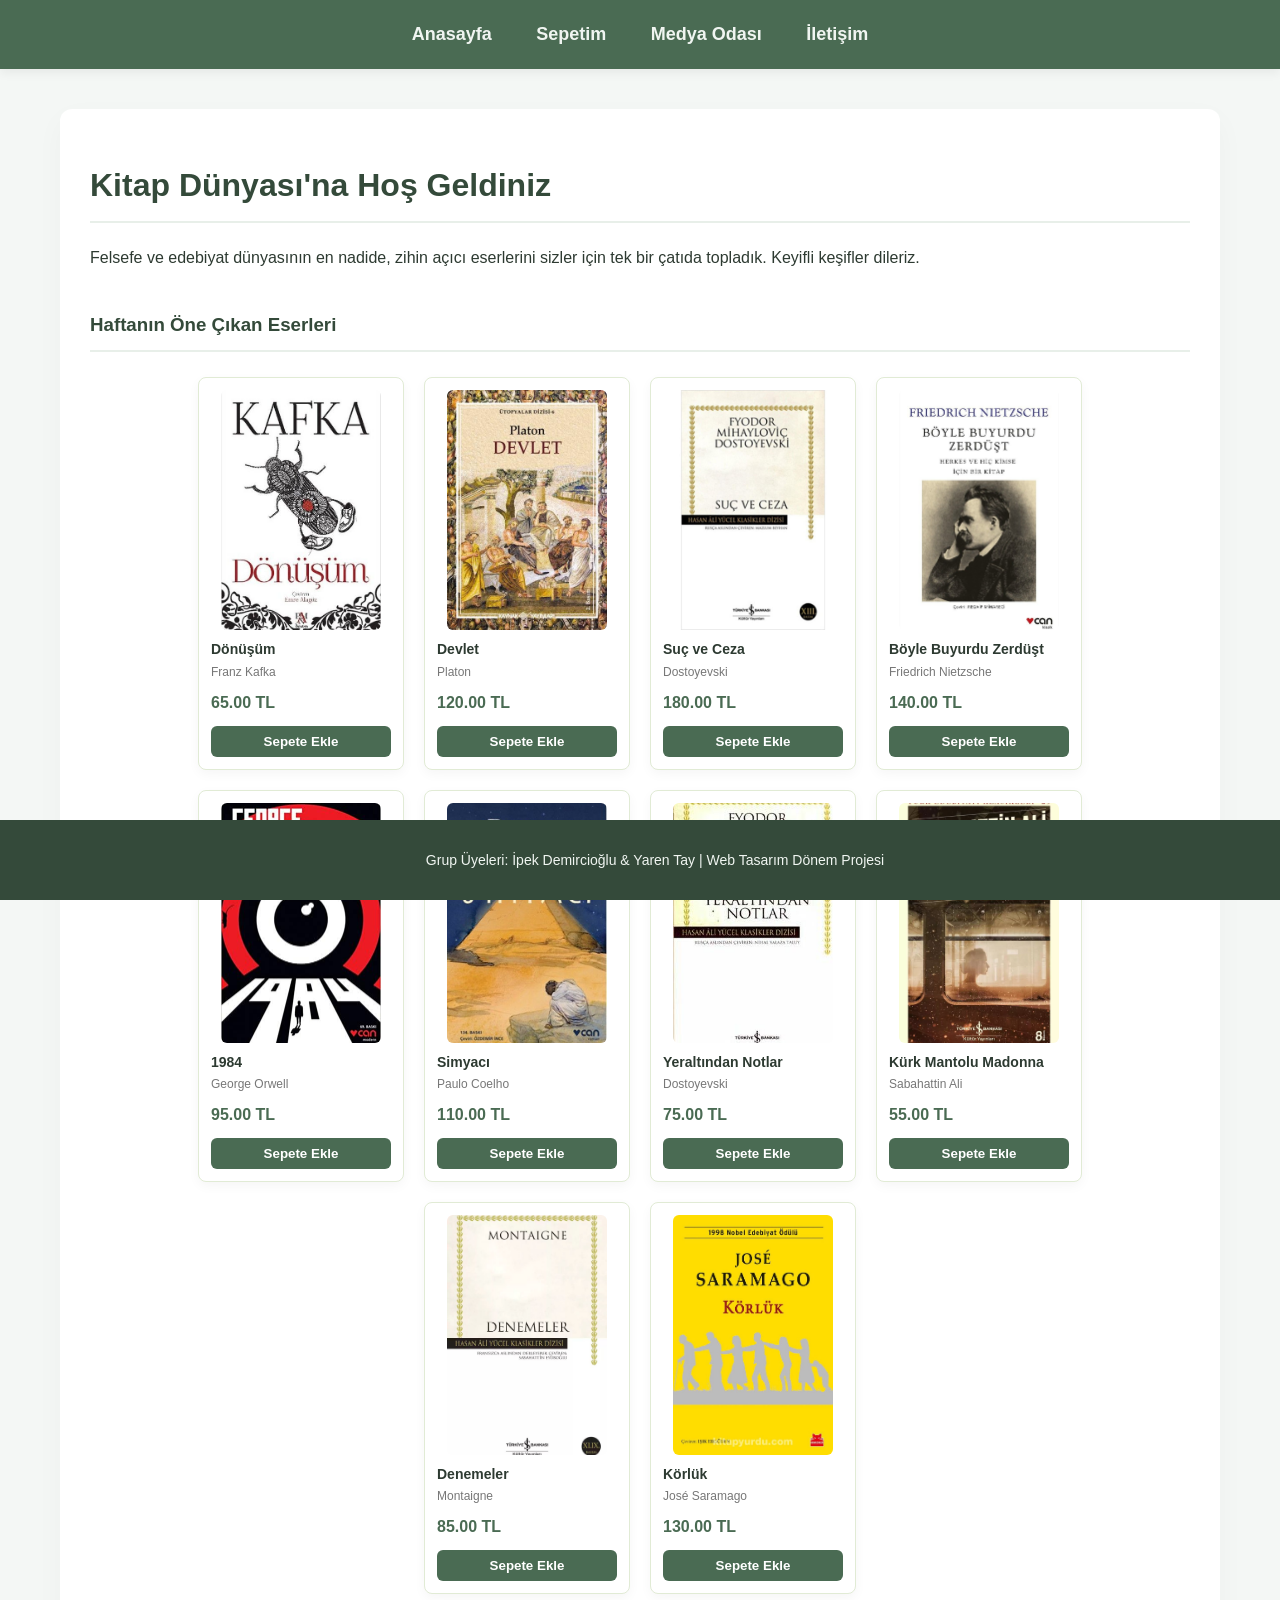
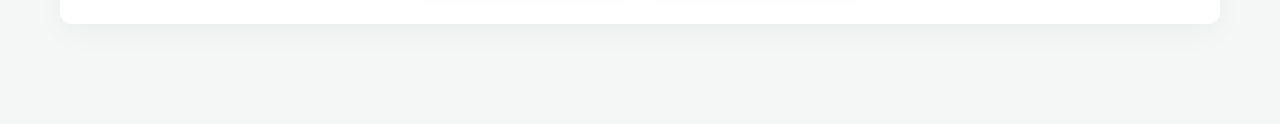
==== commit cbe0900c: "Update index.html" ====
--- a/index.html
+++ b/index.html
@@ -20,8 +20,10 @@
         
         <h3 style="margin-top: 40px;">Haftanın Öne Çıkan Eserleri</h3>
         
+        <!-- Trendyol Vitrini: 10 Kitap Eksiksiz Grid Düzeni -->
         <div style="display: flex; gap: 20px; justify-content: center; flex-wrap: wrap; margin-top: 25px;">
             
+            <!-- Kart 1: Dönüşüm -->
             <div style="text-align:left; width: 180px; background:#fff; border:1px solid #e1ebd5; padding:12px; border-radius:8px; box-shadow: 0 4px 12px rgba(0,0,0,0.04); display: flex; flex-direction: column; justify-content: space-between;">
                 <div>
                     <img src="images/k1.jpg" alt="Dönüşüm" style="width:160px; height:240px; border-radius: 6px; object-fit: cover; display: block; margin: 0 auto;">
@@ -34,6 +36,7 @@
                 </div>
             </div>
 
+            <!-- Kart 2: Devlet -->
             <div style="text-align:left; width: 180px; background:#fff; border:1px solid #e1ebd5; padding:12px; border-radius:8px; box-shadow: 0 4px 12px rgba(0,0,0,0.04); display: flex; flex-direction: column; justify-content: space-between;">
                 <div>
                     <img src="images/k2.jpg" alt="Devlet" style="width:160px; height:240px; border-radius: 6px; object-fit: cover; display: block; margin: 0 auto;">
@@ -46,6 +49,7 @@
                 </div>
             </div>
 
+            <!-- Kart 3: Suç ve Ceza -->
             <div style="text-align:left; width: 180px; background:#fff; border:1px solid #e1ebd5; padding:12px; border-radius:8px; box-shadow: 0 4px 12px rgba(0,0,0,0.04); display: flex; flex-direction: column; justify-content: space-between;">
                 <div>
                     <img src="images/k3.jpg" alt="Suç ve Ceza" style="width:160px; height:240px; border-radius: 6px; object-fit: cover; display: block; margin: 0 auto;">
@@ -58,4 +62,120 @@
                 </div>
             </div>
 
-            <div style="text-align:left; width: 180px; background:#fff; border:1px solid #e
+            <!-- Kart 4: Böyle Buyurdu Zerdüşt -->
+            <div style="text-align:left; width: 180px; background:#fff; border:1px solid #e1ebd5; padding:12px; border-radius:8px; box-shadow: 0 4px 12px rgba(0,0,0,0.04); display: flex; flex-direction: column; justify-content: space-between;">
+                <div>
+                    <img src="images/k4.jpg" alt="Böyle Buyurdu Zerdüşt" style="width:160px; height:240px; border-radius: 6px; object-fit: cover; display: block; margin: 0 auto;">
+                    <p style="font-weight: bold; margin: 8px 0 2px 0; font-size:14px; color:#2d3a31; overflow: hidden; text-overflow: ellipsis; white-space: nowrap;">Böyle Buyurdu Zerdüşt</p>
+                    <p style="font-size:12px; color:#777; margin:0 0 8px 0;">Friedrich Nietzsche</p>
+                </div>
+                <div>
+                    <p style="font-weight: bold; color:#4a6b53; margin:0; font-size:16px;">140.00 TL</p>
+                    <button class="btn-add" onclick="sepeteEkle('Böyle Buyurdu Zerdüşt', 140.00, 'images/k4.jpg')">Sepete Ekle</button>
+                </div>
+            </div>
+
+            <!-- Kart 5: 1984 -->
+            <div style="text-align:left; width: 180px; background:#fff; border:1px solid #e1ebd5; padding:12px; border-radius:8px; box-shadow: 0 4px 12px rgba(0,0,0,0.04); display: flex; flex-direction: column; justify-content: space-between;">
+                <div>
+                    <img src="images/k5.jpg" alt="1984" style="width:160px; height:240px; border-radius: 6px; object-fit: cover; display: block; margin: 0 auto;">
+                    <p style="font-weight: bold; margin: 8px 0 2px 0; font-size:14px; color:#2d3a31; overflow: hidden; text-overflow: ellipsis; white-space: nowrap;">1984</p>
+                    <p style="font-size:12px; color:#777; margin:0 0 8px 0;">George Orwell</p>
+                </div>
+                <div>
+                    <p style="font-weight: bold; color:#4a6b53; margin:0; font-size:16px;">95.00 TL</p>
+                    <button class="btn-add" onclick="sepeteEkle('1984', 95.00, 'images/k5.jpg')">Sepete Ekle</button>
+                </div>
+            </div>
+
+            <!-- Kart 6: Simyacı -->
+            <div style="text-align:left; width: 180px; background:#fff; border:1px solid #e1ebd5; padding:12px; border-radius:8px; box-shadow: 0 4px 12px rgba(0,0,0,0.04); display: flex; flex-direction: column; justify-content: space-between;">
+                <div>
+                    <img src="images/k6.jpg" alt="Simyacı" style="width:160px; height:240px; border-radius: 6px; object-fit: cover; display: block; margin: 0 auto;">
+                    <p style="font-weight: bold; margin: 8px 0 2px 0; font-size:14px; color:#2d3a31; overflow: hidden; text-overflow: ellipsis; white-space: nowrap;">Simyacı</p>
+                    <p style="font-size:12px; color:#777; margin:0 0 8px 0;">Paulo Coelho</p>
+                </div>
+                <div>
+                    <p style="font-weight: bold; color:#4a6b53; margin:0; font-size:16px;">110.00 TL</p>
+                    <button class="btn-add" onclick="sepeteEkle('Simyacı', 110.00, 'images/k6.jpg')">Sepete Ekle</button>
+                </div>
+            </div>
+
+            <!-- Kart 7: Yeraltından Notlar -->
+            <div style="text-align:left; width: 180px; background:#fff; border:1px solid #e1ebd5; padding:12px; border-radius:8px; box-shadow: 0 4px 12px rgba(0,0,0,0.04); display: flex; flex-direction: column; justify-content: space-between;">
+                <div>
+                    <img src="images/k7.jpg" alt="Yeraltından Notlar" style="width:160px; height:240px; border-radius: 6px; object-fit: cover; display: block; margin: 0 auto;">
+                    <p style="font-weight: bold; margin: 8px 0 2px 0; font-size:14px; color:#2d3a31; overflow: hidden; text-overflow: ellipsis; white-space: nowrap;">Yeraltından Notlar</p>
+                    <p style="font-size:12px; color:#777; margin:0 0 8px 0;">Dostoyevski</p>
+                </div>
+                <div>
+                    <p style="font-weight: bold; color:#4a6b53; margin:0; font-size:16px;">75.00 TL</p>
+                    <button class="btn-add" onclick="sepeteEkle('Yeraltından Notlar', 75.00, 'images/k7.jpg')">Sepete Ekle</button>
+                </div>
+            </div>
+
+            <!-- Kart 8: Kürk Mantolu Madonna -->
+            <div style="text-align:left; width: 180px; background:#fff; border:1px solid #e1ebd5; padding:12px; border-radius:8px; box-shadow: 0 4px 12px rgba(0,0,0,0.04); display: flex; flex-direction: column; justify-content: space-between;">
+                <div>
+                    <img src="images/k8.jpg" alt="Kürk Mantolu Madonna" style="width:160px; height:240px; border-radius: 6px; object-fit: cover; display: block; margin: 0 auto;">
+                    <p style="font-weight: bold; margin: 8px 0 2px 0; font-size:14px; color:#2d3a31; overflow: hidden; text-overflow: ellipsis; white-space: nowrap;">Kürk Mantolu Madonna</p>
+                    <p style="font-size:12px; color:#777; margin:0 0 8px 0;">Sabahattin Ali</p>
+                </div>
+                <div>
+                    <p style="font-weight: bold; color:#4a6b53; margin:0; font-size:16px;">55.00 TL</p>
+                    <button class="btn-add" onclick="sepeteEkle('Kürk Mantolu Madonna', 55.00, 'images/k8.jpg')">Sepete Ekle</button>
+                </div>
+            </div>
+
+            <!-- Kart 9: Denemeler -->
+            <div style="text-align:left; width: 180px; background:#fff; border:1px solid #e1ebd5; padding:12px; border-radius:8px; box-shadow: 0 4px 12px rgba(0,0,0,0.04); display: flex; flex-direction: column; justify-content: space-between;">
+                <div>
+                    <img src="images/k9.jpg" alt="Denemeler" style="width:160px; height:240px; border-radius: 6px; object-fit: cover; display: block; margin: 0 auto;">
+                    <p style="font-weight: bold; margin: 8px 0 2px 0; font-size:14px; color:#2d3a31; overflow: hidden; text-overflow: ellipsis; white-space: nowrap;">Denemeler</p>
+                    <p style="font-size:12px; color:#777; margin:0 0 8px 0;">Montaigne</p>
+                </div>
+                <div>
+                    <p style="font-weight: bold; color:#4a6b53; margin:0; font-size:16px;">85.00 TL</p>
+                    <button class="btn-add" onclick="sepeteEkle('Denemeler', 85.00, 'images/k9.jpg')">Sepete Ekle</button>
+                </div>
+            </div>
+
+            <!-- Kart 10: Körlük -->
+            <div style="text-align:left; width: 180px; background:#fff; border:1px solid #e1ebd5; padding:12px; border-radius:8px; box-shadow: 0 4px 12px rgba(0,0,0,0.04); display: flex; flex-direction: column; justify-content: space-between;">
+                <div>
+                    <img src="images/k10.jpg" alt="Körlük" style="width:160px; height:240px; border-radius: 6px; object-fit: cover; display: block; margin: 0 auto;">
+                    <p style="font-weight: bold; margin: 8px 0 2px 0; font-size:14px; color:#2d3a31; overflow: hidden; text-overflow: ellipsis; white-space: nowrap;">Körlük</p>
+                    <p style="font-size:12px; color:#777; margin:0 0 8px 0;">José Saramago</p>
+                </div>
+                <div>
+                    <p style="font-weight: bold; color:#4a6b53; margin:0; font-size:16px;">130.00 TL</p>
+                    <button class="btn-add" onclick="sepeteEkle('Körlük', 130.00, 'images/k10.jpg')">Sepete Ekle</button>
+                </div>
+            </div>
+
+        </div>
+    </div>
+
+    <footer>
+        <p>Grup Üyeleri: İpek Demircioğlu & Yaren Tay | Web Tasarım Dönem Projesi</p>
+    </footer>
+
+    <!-- Sepet Mekanizması -->
+    <script>
+        function sepeteEkle(ad, fiyat, resim) {
+            let sepet = JSON.parse(localStorage.getItem('sepet')) || [];
+            let varOlan = sepet.find(item => item.ad === ad);
+
+            if (varOlan) {
+                varOlan.adet += 1;
+            } else {
+                sepet.push({ ad: ad, fiyat: fiyat, resim: resim, adet: 1 });
+            }
+
+            localStorage.setItem('sepet', JSON.stringify(sepet));
+            alert(ad + " sepetinize eklendi!");
+        }
+    </script>
+
+</body>
+</html>
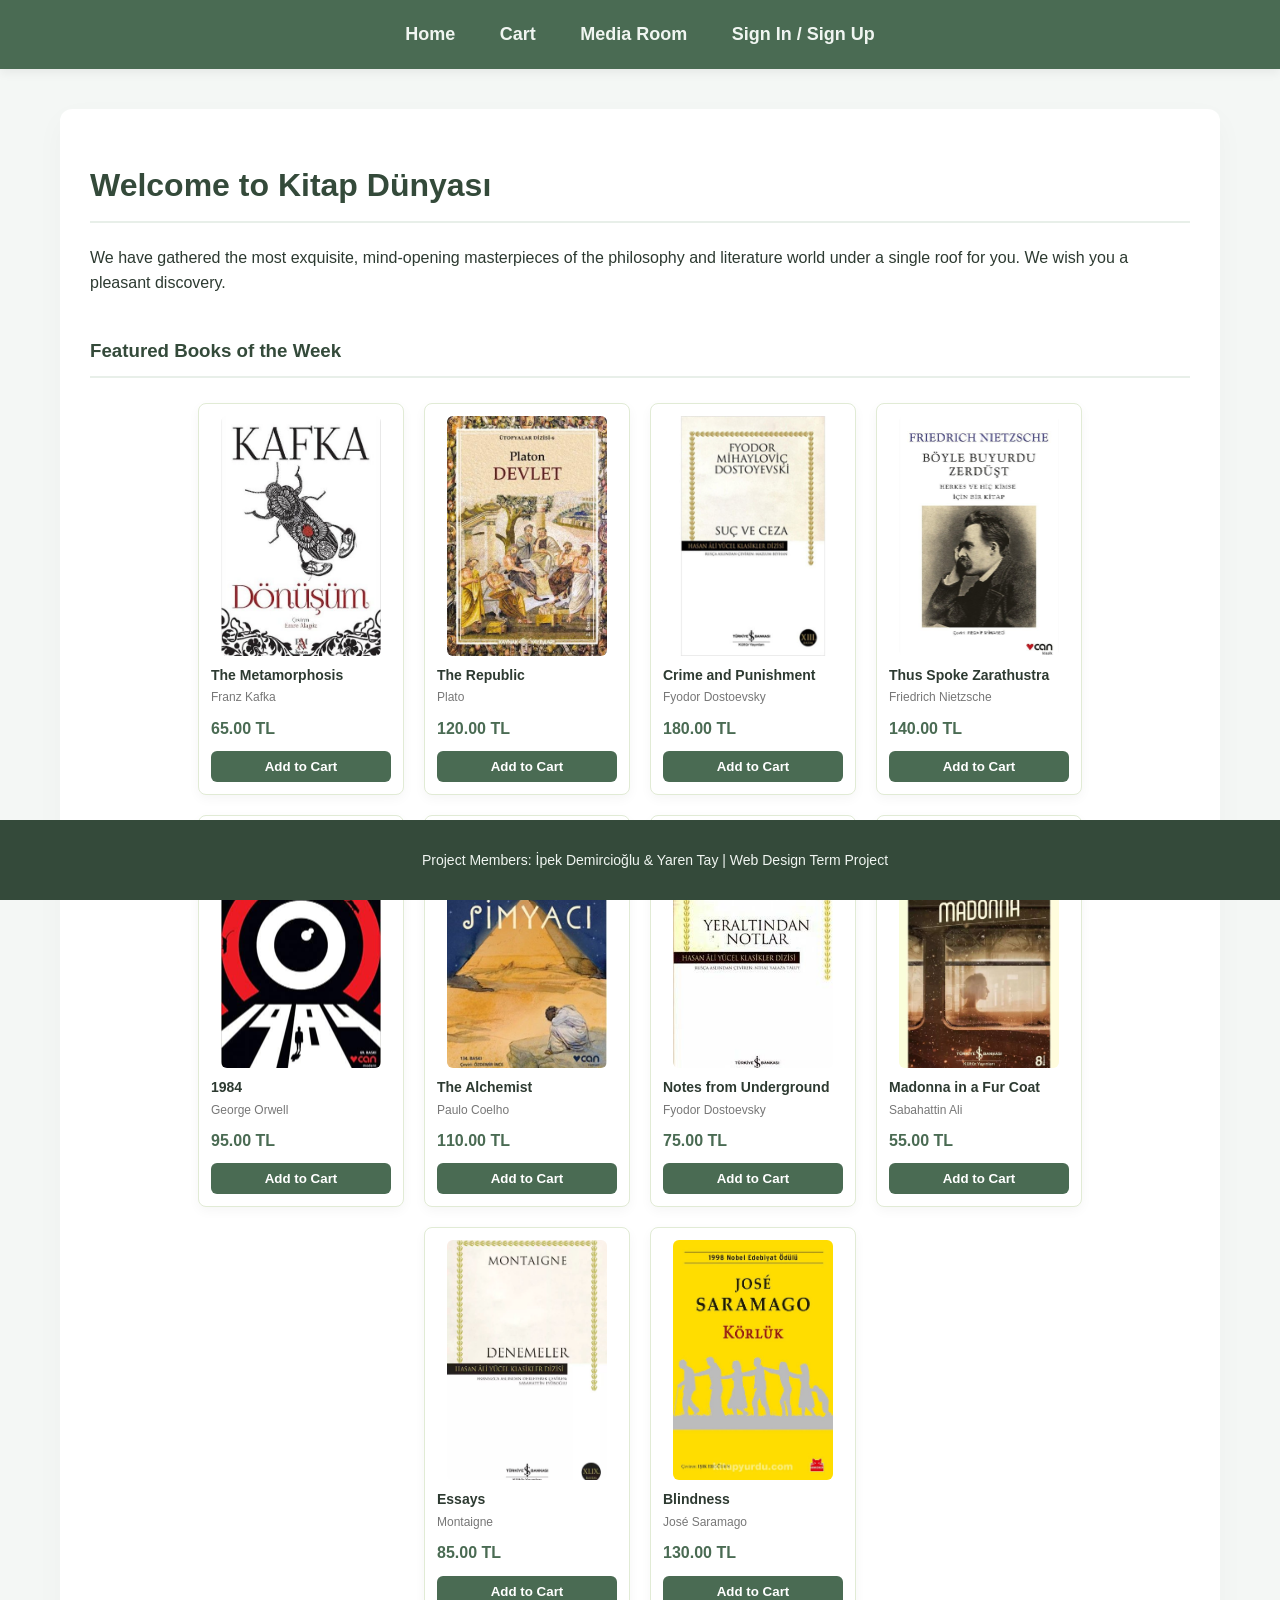
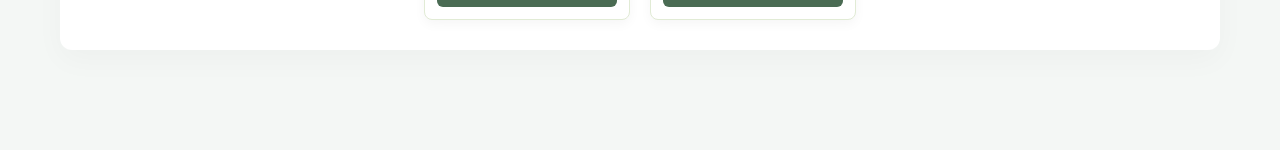
==== commit 1ad2c10b: "Update index.html" ====
--- a/index.html
+++ b/index.html
@@ -1,81 +1,80 @@
 <!DOCTYPE html>
-<html lang="tr">
+<html lang="en">
 <head>
     <meta charset="UTF-8">
-    <title>Kitap Dünyası | Anasayfa</title>
+    <title>Kitap Dünyası | Home</title>
     <link rel="stylesheet" href="style.css">
 </head>
 <body>
 
     <nav>
-        <a href="index.html">Anasayfa</a>
-        <a href="books.html">Sepetim</a>
-        <a href="media.html">Medya Odası</a>
-        <a href="contact.html">İletişim</a>
+        <a href="index.html">Home</a>
+        <a href="books.html">Cart</a>
+        <a href="media.html">Media Room</a>
+        <a href="login.html">Sign In / Sign Up</a>
     </nav>
 
     <div class="container">
-        <h1>Kitap Dünyası'na Hoş Geldiniz</h1>
-        <p>Felsefe ve edebiyat dünyasının en nadide, zihin açıcı eserlerini sizler için tek bir çatıda topladık. Keyifli keşifler dileriz.</p>
+        <h1>Welcome to Kitap Dünyası</h1>
+        <p>We have gathered the most exquisite, mind-opening masterpieces of the philosophy and literature world under a single roof for you. We wish you a pleasant discovery.</p>
         
-        <h3 style="margin-top: 40px;">Haftanın Öne Çıkan Eserleri</h3>
+        <h3 style="margin-top: 40px;">Featured Books of the Week</h3>
         
-        <!-- Trendyol Vitrini: 10 Kitap Eksiksiz Grid Düzeni -->
         <div style="display: flex; gap: 20px; justify-content: center; flex-wrap: wrap; margin-top: 25px;">
             
-            <!-- Kart 1: Dönüşüm -->
+            <!-- Book 1 -->
             <div style="text-align:left; width: 180px; background:#fff; border:1px solid #e1ebd5; padding:12px; border-radius:8px; box-shadow: 0 4px 12px rgba(0,0,0,0.04); display: flex; flex-direction: column; justify-content: space-between;">
                 <div>
-                    <img src="images/k1.jpg" alt="Dönüşüm" style="width:160px; height:240px; border-radius: 6px; object-fit: cover; display: block; margin: 0 auto;">
-                    <p style="font-weight: bold; margin: 8px 0 2px 0; font-size:14px; color:#2d3a31; overflow: hidden; text-overflow: ellipsis; white-space: nowrap;">Dönüşüm</p>
+                    <img src="images/k1.jpg" alt="The Metamorphosis" style="width:160px; height:240px; border-radius: 6px; object-fit: cover; display: block; margin: 0 auto;">
+                    <p style="font-weight: bold; margin: 8px 0 2px 0; font-size:14px; color:#2d3a31; overflow: hidden; text-overflow: ellipsis; white-space: nowrap;">The Metamorphosis</p>
                     <p style="font-size:12px; color:#777; margin:0 0 8px 0;">Franz Kafka</p>
                 </div>
                 <div>
                     <p style="font-weight: bold; color:#4a6b53; margin:0; font-size:16px;">65.00 TL</p>
-                    <button class="btn-add" onclick="sepeteEkle('Dönüşüm', 65.00, 'images/k1.jpg')">Sepete Ekle</button>
+                    <button class="btn-add" onclick="sepeteEkle('The Metamorphosis', 65.00, 'images/k1.jpg')">Add to Cart</button>
                 </div>
             </div>
 
-            <!-- Kart 2: Devlet -->
+            <!-- Book 2 -->
             <div style="text-align:left; width: 180px; background:#fff; border:1px solid #e1ebd5; padding:12px; border-radius:8px; box-shadow: 0 4px 12px rgba(0,0,0,0.04); display: flex; flex-direction: column; justify-content: space-between;">
                 <div>
-                    <img src="images/k2.jpg" alt="Devlet" style="width:160px; height:240px; border-radius: 6px; object-fit: cover; display: block; margin: 0 auto;">
-                    <p style="font-weight: bold; margin: 8px 0 2px 0; font-size:14px; color:#2d3a31; overflow: hidden; text-overflow: ellipsis; white-space: nowrap;">Devlet</p>
-                    <p style="font-size:12px; color:#777; margin:0 0 8px 0;">Platon</p>
+                    <img src="images/k2.jpg" alt="The Republic" style="width:160px; height:240px; border-radius: 6px; object-fit: cover; display: block; margin: 0 auto;">
+                    <p style="font-weight: bold; margin: 8px 0 2px 0; font-size:14px; color:#2d3a31; overflow: hidden; text-overflow: ellipsis; white-space: nowrap;">The Republic</p>
+                    <p style="font-size:12px; color:#777; margin:0 0 8px 0;">Plato</p>
                 </div>
                 <div>
                     <p style="font-weight: bold; color:#4a6b53; margin:0; font-size:16px;">120.00 TL</p>
-                    <button class="btn-add" onclick="sepeteEkle('Devlet', 120.00, 'images/k2.jpg')">Sepete Ekle</button>
+                    <button class="btn-add" onclick="sepeteEkle('The Republic', 120.00, 'images/k2.jpg')">Add to Cart</button>
                 </div>
             </div>
 
-            <!-- Kart 3: Suç ve Ceza -->
+            <!-- Book 3 -->
             <div style="text-align:left; width: 180px; background:#fff; border:1px solid #e1ebd5; padding:12px; border-radius:8px; box-shadow: 0 4px 12px rgba(0,0,0,0.04); display: flex; flex-direction: column; justify-content: space-between;">
                 <div>
-                    <img src="images/k3.jpg" alt="Suç ve Ceza" style="width:160px; height:240px; border-radius: 6px; object-fit: cover; display: block; margin: 0 auto;">
-                    <p style="font-weight: bold; margin: 8px 0 2px 0; font-size:14px; color:#2d3a31; overflow: hidden; text-overflow: ellipsis; white-space: nowrap;">Suç ve Ceza</p>
-                    <p style="font-size:12px; color:#777; margin:0 0 8px 0;">Dostoyevski</p>
+                    <img src="images/k3.jpg" alt="Crime and Punishment" style="width:160px; height:240px; border-radius: 6px; object-fit: cover; display: block; margin: 0 auto;">
+                    <p style="font-weight: bold; margin: 8px 0 2px 0; font-size:14px; color:#2d3a31; overflow: hidden; text-overflow: ellipsis; white-space: nowrap;">Crime and Punishment</p>
+                    <p style="font-size:12px; color:#777; margin:0 0 8px 0;">Fyodor Dostoevsky</p>
                 </div>
                 <div>
                     <p style="font-weight: bold; color:#4a6b53; margin:0; font-size:16px;">180.00 TL</p>
-                    <button class="btn-add" onclick="sepeteEkle('Suç ve Ceza', 180.00, 'images/k3.jpg')">Sepete Ekle</button>
+                    <button class="btn-add" onclick="sepeteEkle('Crime and Punishment', 180.00, 'images/k3.jpg')">Add to Cart</button>
                 </div>
             </div>
 
-            <!-- Kart 4: Böyle Buyurdu Zerdüşt -->
+            <!-- Book 4 -->
             <div style="text-align:left; width: 180px; background:#fff; border:1px solid #e1ebd5; padding:12px; border-radius:8px; box-shadow: 0 4px 12px rgba(0,0,0,0.04); display: flex; flex-direction: column; justify-content: space-between;">
                 <div>
-                    <img src="images/k4.jpg" alt="Böyle Buyurdu Zerdüşt" style="width:160px; height:240px; border-radius: 6px; object-fit: cover; display: block; margin: 0 auto;">
-                    <p style="font-weight: bold; margin: 8px 0 2px 0; font-size:14px; color:#2d3a31; overflow: hidden; text-overflow: ellipsis; white-space: nowrap;">Böyle Buyurdu Zerdüşt</p>
+                    <img src="images/k4.jpg" alt="Thus Spoke Zarathustra" style="width:160px; height:240px; border-radius: 6px; object-fit: cover; display: block; margin: 0 auto;">
+                    <p style="font-weight: bold; margin: 8px 0 2px 0; font-size:14px; color:#2d3a31; overflow: hidden; text-overflow: ellipsis; white-space: nowrap;">Thus Spoke Zarathustra</p>
                     <p style="font-size:12px; color:#777; margin:0 0 8px 0;">Friedrich Nietzsche</p>
                 </div>
                 <div>
                     <p style="font-weight: bold; color:#4a6b53; margin:0; font-size:16px;">140.00 TL</p>
-                    <button class="btn-add" onclick="sepeteEkle('Böyle Buyurdu Zerdüşt', 140.00, 'images/k4.jpg')">Sepete Ekle</button>
+                    <button class="btn-add" onclick="sepeteEkle('Thus Spoke Zarathustra', 140.00, 'images/k4.jpg')">Add to Cart</button>
                 </div>
             </div>
 
-            <!-- Kart 5: 1984 -->
+            <!-- Book 5 -->
             <div style="text-align:left; width: 180px; background:#fff; border:1px solid #e1ebd5; padding:12px; border-radius:8px; box-shadow: 0 4px 12px rgba(0,0,0,0.04); display: flex; flex-direction: column; justify-content: space-between;">
                 <div>
                     <img src="images/k5.jpg" alt="1984" style="width:160px; height:240px; border-radius: 6px; object-fit: cover; display: block; margin: 0 auto;">
@@ -84,72 +83,72 @@
                 </div>
                 <div>
                     <p style="font-weight: bold; color:#4a6b53; margin:0; font-size:16px;">95.00 TL</p>
-                    <button class="btn-add" onclick="sepeteEkle('1984', 95.00, 'images/k5.jpg')">Sepete Ekle</button>
+                    <button class="btn-add" onclick="sepeteEkle('1984', 95.00, 'images/k5.jpg')">Add to Cart</button>
                 </div>
             </div>
 
-            <!-- Kart 6: Simyacı -->
+            <!-- Book 6 -->
             <div style="text-align:left; width: 180px; background:#fff; border:1px solid #e1ebd5; padding:12px; border-radius:8px; box-shadow: 0 4px 12px rgba(0,0,0,0.04); display: flex; flex-direction: column; justify-content: space-between;">
                 <div>
-                    <img src="images/k6.jpg" alt="Simyacı" style="width:160px; height:240px; border-radius: 6px; object-fit: cover; display: block; margin: 0 auto;">
-                    <p style="font-weight: bold; margin: 8px 0 2px 0; font-size:14px; color:#2d3a31; overflow: hidden; text-overflow: ellipsis; white-space: nowrap;">Simyacı</p>
+                    <img src="images/k6.jpg" alt="The Alchemist" style="width:160px; height:240px; border-radius: 6px; object-fit: cover; display: block; margin: 0 auto;">
+                    <p style="font-weight: bold; margin: 8px 0 2px 0; font-size:14px; color:#2d3a31; overflow: hidden; text-overflow: ellipsis; white-space: nowrap;">The Alchemist</p>
                     <p style="font-size:12px; color:#777; margin:0 0 8px 0;">Paulo Coelho</p>
                 </div>
                 <div>
                     <p style="font-weight: bold; color:#4a6b53; margin:0; font-size:16px;">110.00 TL</p>
-                    <button class="btn-add" onclick="sepeteEkle('Simyacı', 110.00, 'images/k6.jpg')">Sepete Ekle</button>
+                    <button class="btn-add" onclick="sepeteEkle('The Alchemist', 110.00, 'images/k6.jpg')">Add to Cart</button>
                 </div>
             </div>
 
-            <!-- Kart 7: Yeraltından Notlar -->
+            <!-- Book 7 -->
             <div style="text-align:left; width: 180px; background:#fff; border:1px solid #e1ebd5; padding:12px; border-radius:8px; box-shadow: 0 4px 12px rgba(0,0,0,0.04); display: flex; flex-direction: column; justify-content: space-between;">
                 <div>
-                    <img src="images/k7.jpg" alt="Yeraltından Notlar" style="width:160px; height:240px; border-radius: 6px; object-fit: cover; display: block; margin: 0 auto;">
-                    <p style="font-weight: bold; margin: 8px 0 2px 0; font-size:14px; color:#2d3a31; overflow: hidden; text-overflow: ellipsis; white-space: nowrap;">Yeraltından Notlar</p>
-                    <p style="font-size:12px; color:#777; margin:0 0 8px 0;">Dostoyevski</p>
+                    <img src="images/k7.jpg" alt="Notes from Underground" style="width:160px; height:240px; border-radius: 6px; object-fit: cover; display: block; margin: 0 auto;">
+                    <p style="font-weight: bold; margin: 8px 0 2px 0; font-size:14px; color:#2d3a31; overflow: hidden; text-overflow: ellipsis; white-space: nowrap;">Notes from Underground</p>
+                    <p style="font-size:12px; color:#777; margin:0 0 8px 0;">Fyodor Dostoevsky</p>
                 </div>
                 <div>
                     <p style="font-weight: bold; color:#4a6b53; margin:0; font-size:16px;">75.00 TL</p>
-                    <button class="btn-add" onclick="sepeteEkle('Yeraltından Notlar', 75.00, 'images/k7.jpg')">Sepete Ekle</button>
+                    <button class="btn-add" onclick="sepeteEkle('Notes from Underground', 75.00, 'images/k7.jpg')">Add to Cart</button>
                 </div>
             </div>
 
-            <!-- Kart 8: Kürk Mantolu Madonna -->
+            <!-- Book 8 -->
             <div style="text-align:left; width: 180px; background:#fff; border:1px solid #e1ebd5; padding:12px; border-radius:8px; box-shadow: 0 4px 12px rgba(0,0,0,0.04); display: flex; flex-direction: column; justify-content: space-between;">
                 <div>
-                    <img src="images/k8.jpg" alt="Kürk Mantolu Madonna" style="width:160px; height:240px; border-radius: 6px; object-fit: cover; display: block; margin: 0 auto;">
-                    <p style="font-weight: bold; margin: 8px 0 2px 0; font-size:14px; color:#2d3a31; overflow: hidden; text-overflow: ellipsis; white-space: nowrap;">Kürk Mantolu Madonna</p>
+                    <img src="images/k8.jpg" alt="Madonna in a Fur Coat" style="width:160px; height:240px; border-radius: 6px; object-fit: cover; display: block; margin: 0 auto;">
+                    <p style="font-weight: bold; margin: 8px 0 2px 0; font-size:14px; color:#2d3a31; overflow: hidden; text-overflow: ellipsis; white-space: nowrap;">Madonna in a Fur Coat</p>
                     <p style="font-size:12px; color:#777; margin:0 0 8px 0;">Sabahattin Ali</p>
                 </div>
                 <div>
                     <p style="font-weight: bold; color:#4a6b53; margin:0; font-size:16px;">55.00 TL</p>
-                    <button class="btn-add" onclick="sepeteEkle('Kürk Mantolu Madonna', 55.00, 'images/k8.jpg')">Sepete Ekle</button>
+                    <button class="btn-add" onclick="sepeteEkle('Madonna in a Fur Coat', 55.00, 'images/k8.jpg')">Add to Cart</button>
                 </div>
             </div>
 
-            <!-- Kart 9: Denemeler -->
+            <!-- Book 9 -->
             <div style="text-align:left; width: 180px; background:#fff; border:1px solid #e1ebd5; padding:12px; border-radius:8px; box-shadow: 0 4px 12px rgba(0,0,0,0.04); display: flex; flex-direction: column; justify-content: space-between;">
                 <div>
-                    <img src="images/k9.jpg" alt="Denemeler" style="width:160px; height:240px; border-radius: 6px; object-fit: cover; display: block; margin: 0 auto;">
-                    <p style="font-weight: bold; margin: 8px 0 2px 0; font-size:14px; color:#2d3a31; overflow: hidden; text-overflow: ellipsis; white-space: nowrap;">Denemeler</p>
+                    <img src="images/k9.jpg" alt="Essays" style="width:160px; height:240px; border-radius: 6px; object-fit: cover; display: block; margin: 0 auto;">
+                    <p style="font-weight: bold; margin: 8px 0 2px 0; font-size:14px; color:#2d3a31; overflow: hidden; text-overflow: ellipsis; white-space: nowrap;">Essays</p>
                     <p style="font-size:12px; color:#777; margin:0 0 8px 0;">Montaigne</p>
                 </div>
                 <div>
                     <p style="font-weight: bold; color:#4a6b53; margin:0; font-size:16px;">85.00 TL</p>
-                    <button class="btn-add" onclick="sepeteEkle('Denemeler', 85.00, 'images/k9.jpg')">Sepete Ekle</button>
+                    <button class="btn-add" onclick="sepeteEkle('Essays', 85.00, 'images/k9.jpg')">Add to Cart</button>
                 </div>
             </div>
 
-            <!-- Kart 10: Körlük -->
+            <!-- Book 10 -->
             <div style="text-align:left; width: 180px; background:#fff; border:1px solid #e1ebd5; padding:12px; border-radius:8px; box-shadow: 0 4px 12px rgba(0,0,0,0.04); display: flex; flex-direction: column; justify-content: space-between;">
                 <div>
-                    <img src="images/k10.jpg" alt="Körlük" style="width:160px; height:240px; border-radius: 6px; object-fit: cover; display: block; margin: 0 auto;">
-                    <p style="font-weight: bold; margin: 8px 0 2px 0; font-size:14px; color:#2d3a31; overflow: hidden; text-overflow: ellipsis; white-space: nowrap;">Körlük</p>
+                    <img src="images/k10.jpg" alt="Blindness" style="width:160px; height:240px; border-radius: 6px; object-fit: cover; display: block; margin: 0 auto;">
+                    <p style="font-weight: bold; margin: 8px 0 2px 0; font-size:14px; color:#2d3a31; overflow: hidden; text-overflow: ellipsis; white-space: nowrap;">Blindness</p>
                     <p style="font-size:12px; color:#777; margin:0 0 8px 0;">José Saramago</p>
                 </div>
                 <div>
                     <p style="font-weight: bold; color:#4a6b53; margin:0; font-size:16px;">130.00 TL</p>
-                    <button class="btn-add" onclick="sepeteEkle('Körlük', 130.00, 'images/k10.jpg')">Sepete Ekle</button>
+                    <button class="btn-add" onclick="sepeteEkle('Blindness', 130.00, 'images/k10.jpg')">Add to Cart</button>
                 </div>
             </div>
 
@@ -157,10 +156,9 @@
     </div>
 
     <footer>
-        <p>Grup Üyeleri: İpek Demircioğlu & Yaren Tay | Web Tasarım Dönem Projesi</p>
+        <p>Project Members: İpek Demircioğlu & Yaren Tay | Web Design Term Project</p>
     </footer>
 
-    <!-- Sepet Mekanizması -->
     <script>
         function sepeteEkle(ad, fiyat, resim) {
             let sepet = JSON.parse(localStorage.getItem('sepet')) || [];
@@ -173,7 +171,7 @@
             }
 
             localStorage.setItem('sepet', JSON.stringify(sepet));
-            alert(ad + " sepetinize eklendi!");
+            alert(ad + " has been added to your cart!");
         }
     </script>
 
--- a/style.css
+++ b/style.css
@@ -8,7 +8,7 @@
     line-height: 1.6;
 }
 
-/* Şık Pastel Yeşil Menü Çubuğu */
+/* Elegant Pastel Green Navigation Bar */
 nav {
     background-color: #4a6b53;
     padding: 20px;
@@ -29,7 +29,7 @@
     color: #b3cbb9;
 }
 
-/* Sayfa İçerik Alanı */
+/* Page Container */
 .container {
     max-width: 1100px;
     margin: 40px auto;
@@ -46,7 +46,7 @@
     padding-bottom: 10px;
 }
 
-/* Trendyol Tarzı Sepete Ekle Butonu */
+/* Add to Cart Button */
 .btn-add {
     background-color: #4a6b53;
     color: white;
@@ -64,7 +64,45 @@
     background-color: #344a3a;
 }
 
-/* Sabit Alt Bilgi (Footer) */
+/* Login/Register Form Styles */
+.auth-box {
+    max-width: 400px;
+    margin: 30px auto;
+    padding: 25px;
+    border: 1px solid #e1ebd5;
+    border-radius: 10px;
+    background-color: #fafcfb;
+    box-shadow: 0 4px 15px rgba(0,0,0,0.02);
+}
+
+.form-group {
+    margin-bottom: 15px;
+    text-align: left;
+}
+
+.form-group label {
+    display: block;
+    font-weight: 600;
+    margin-bottom: 5px;
+    color: #344a3a;
+    font-size: 14px;
+}
+
+.form-group input {
+    width: 100%;
+    padding: 10px;
+    border: 1px solid #ccc;
+    border-radius: 6px;
+    font-size: 14px;
+    box-sizing: border-box;
+}
+
+.form-group input:focus {
+    border-color: #4a6b53;
+    outline: none;
+}
+
+/* Fixed Footer */
 footer {
     background-color: #344a3a;
     color: #f0f5f1;
